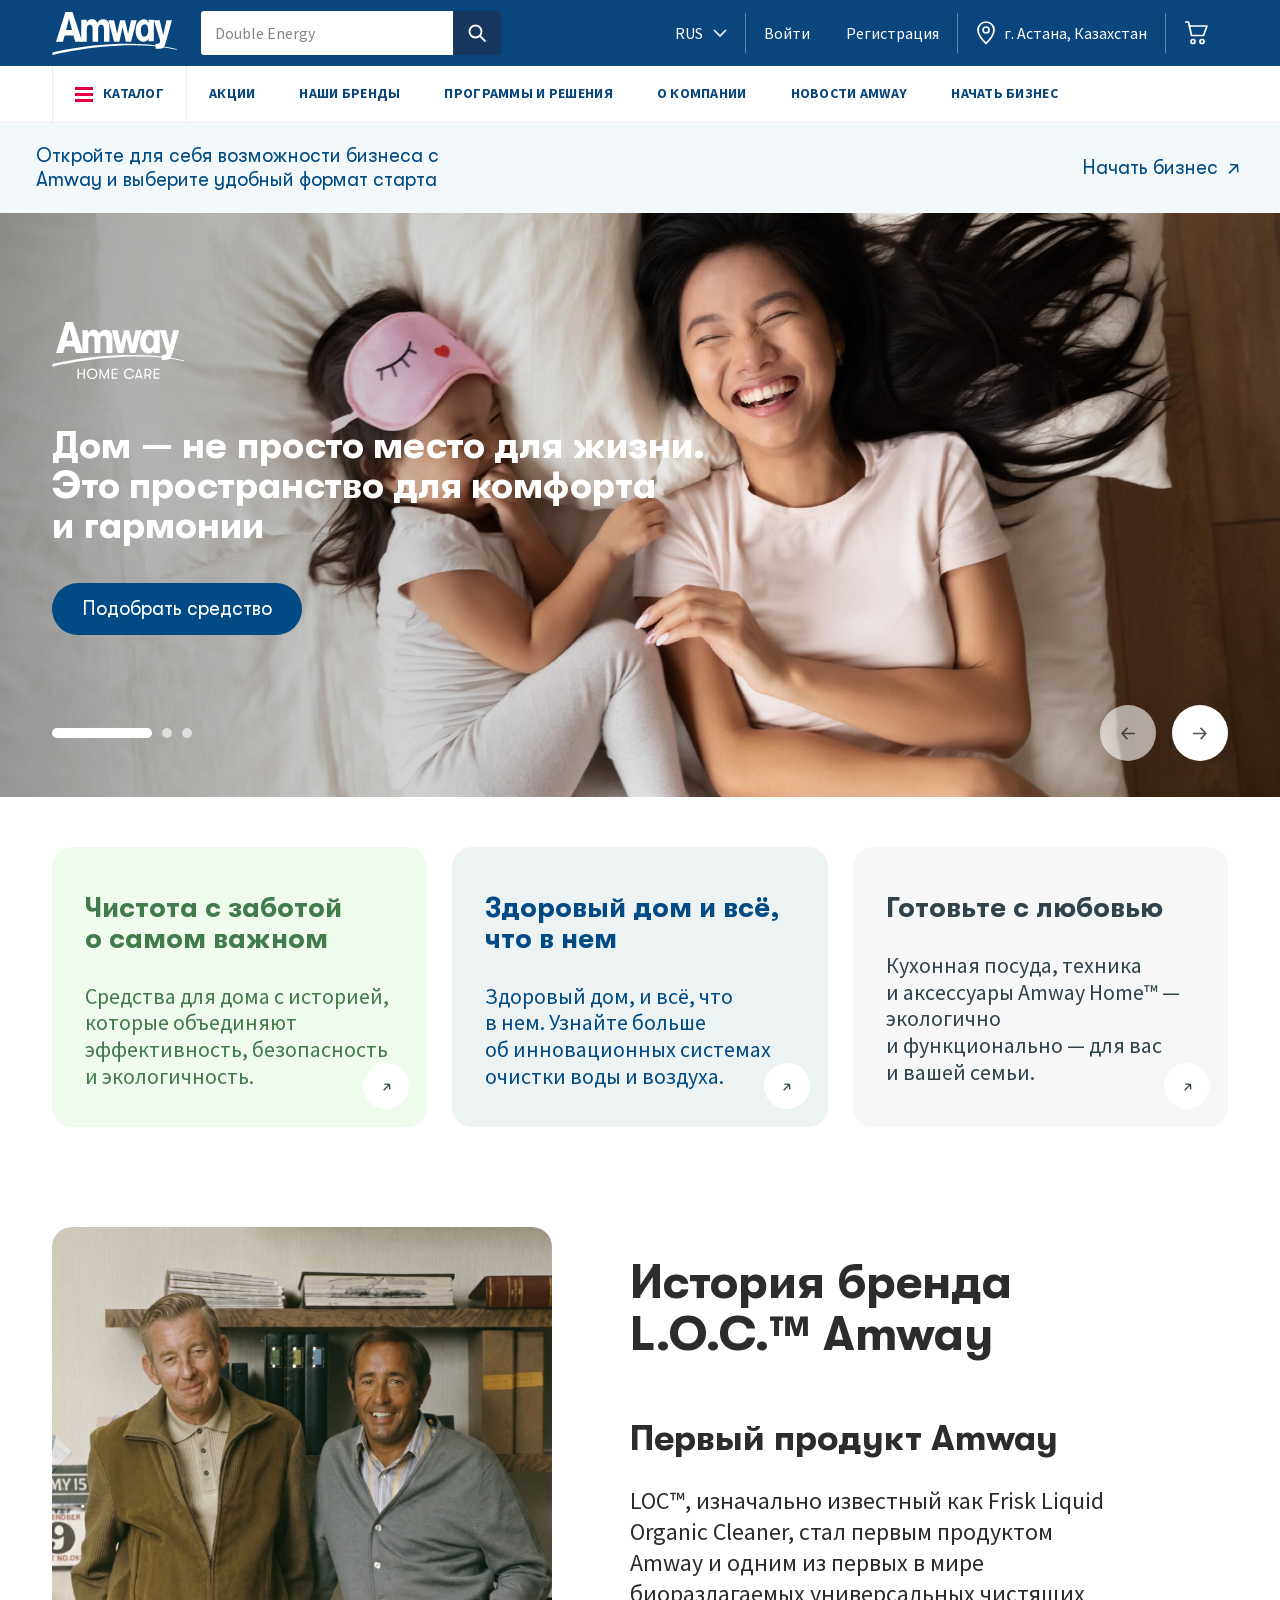
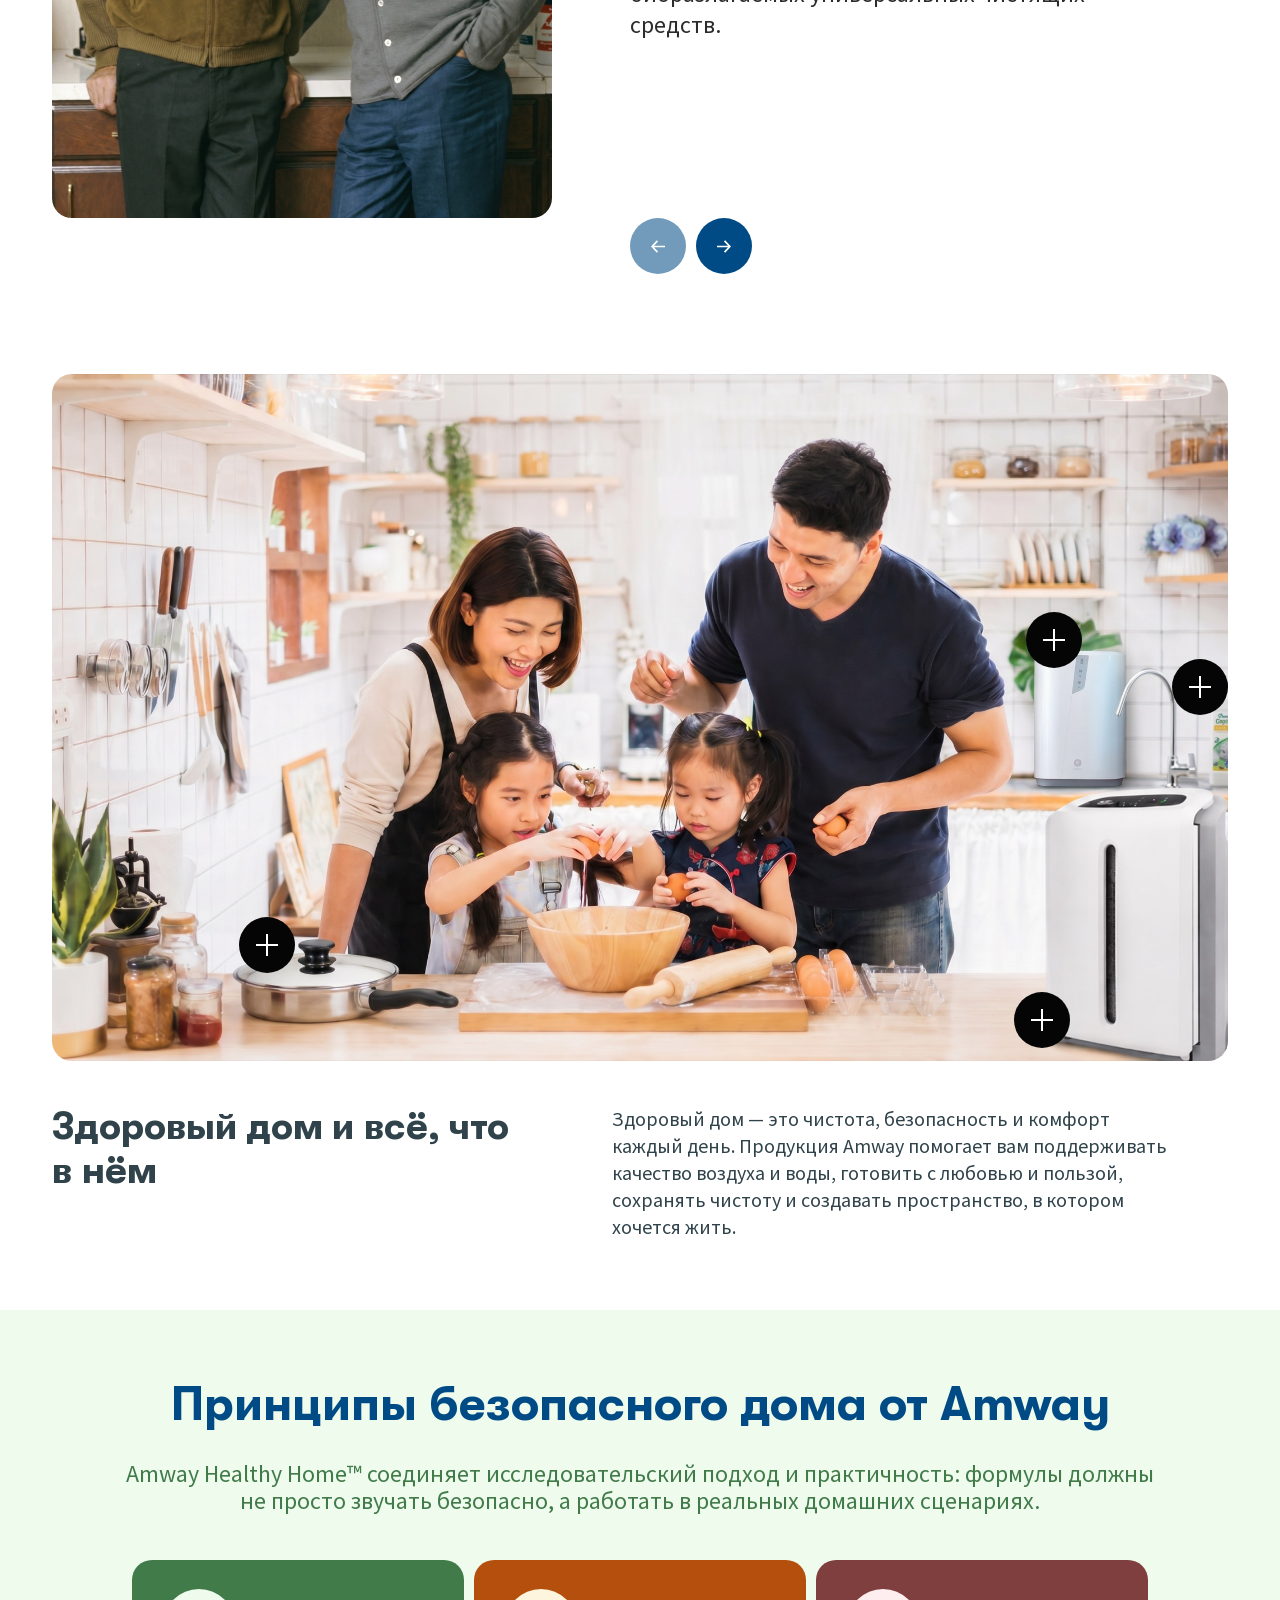
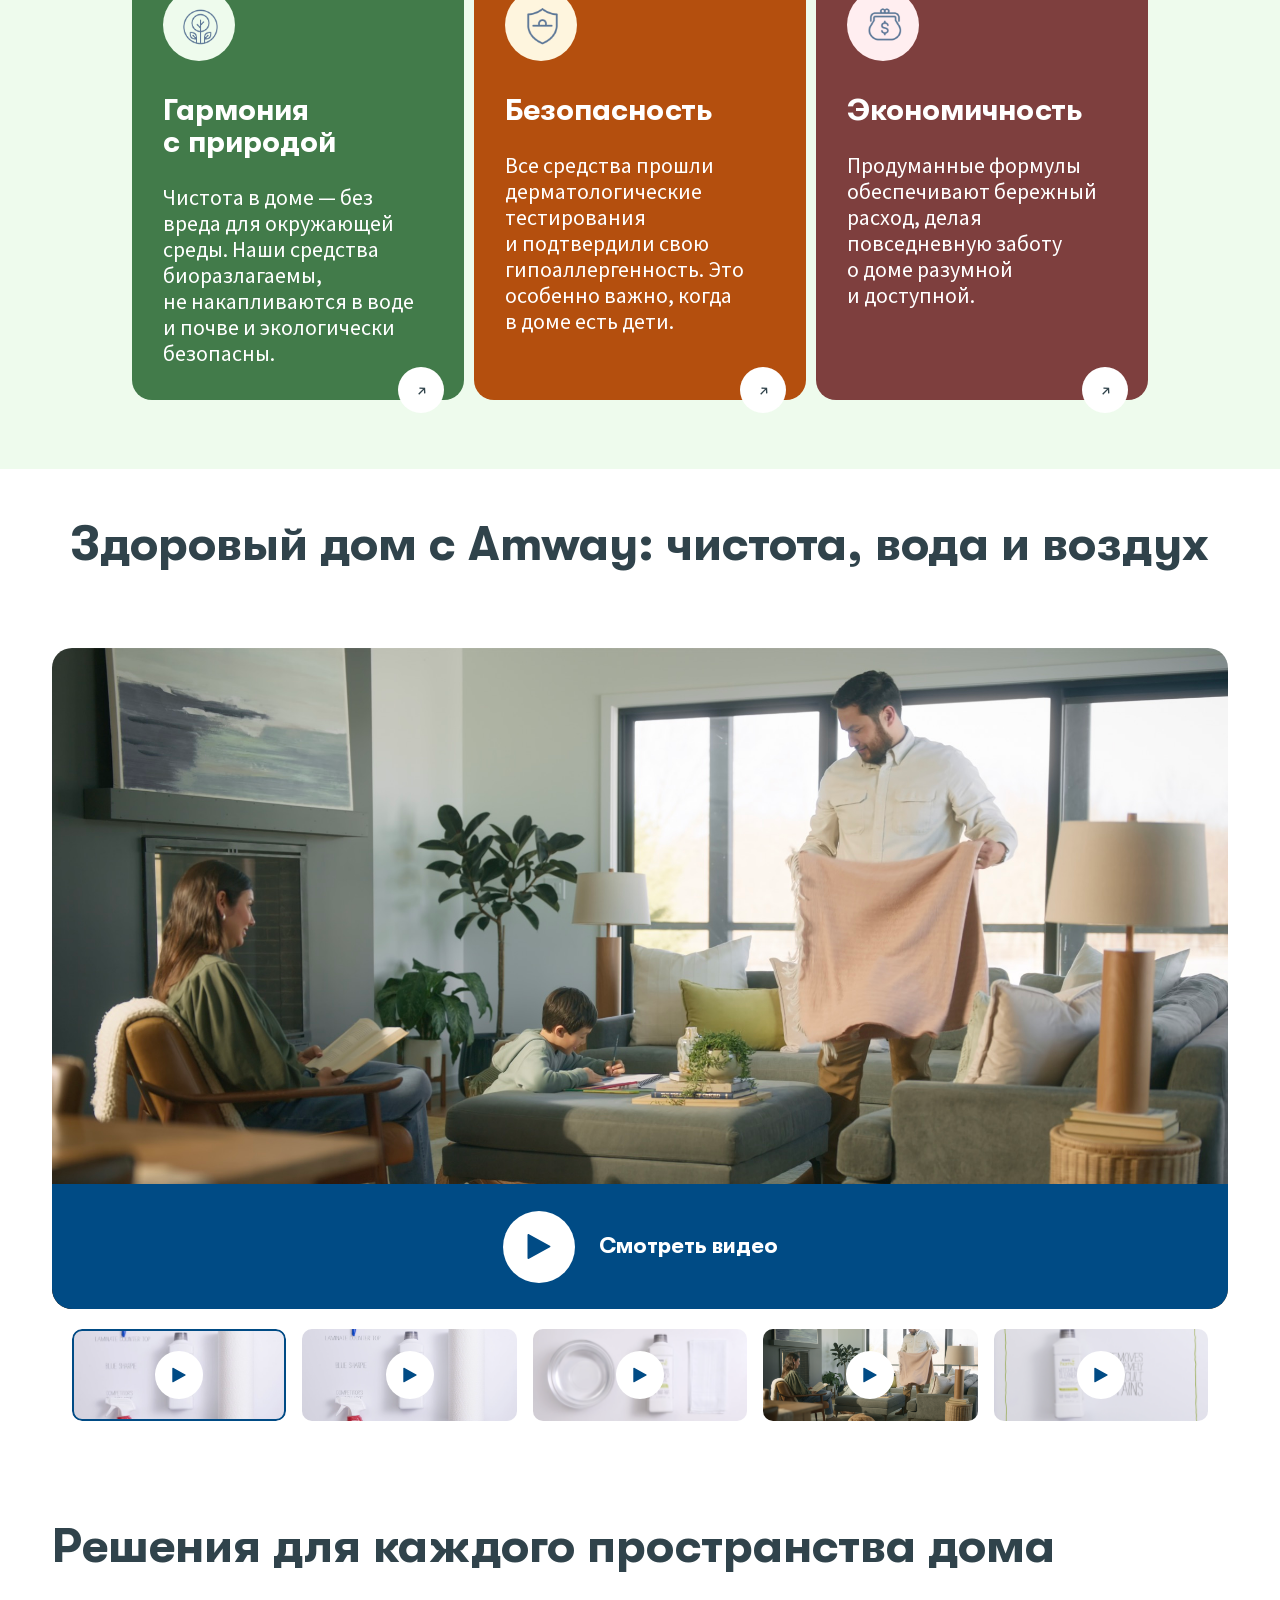
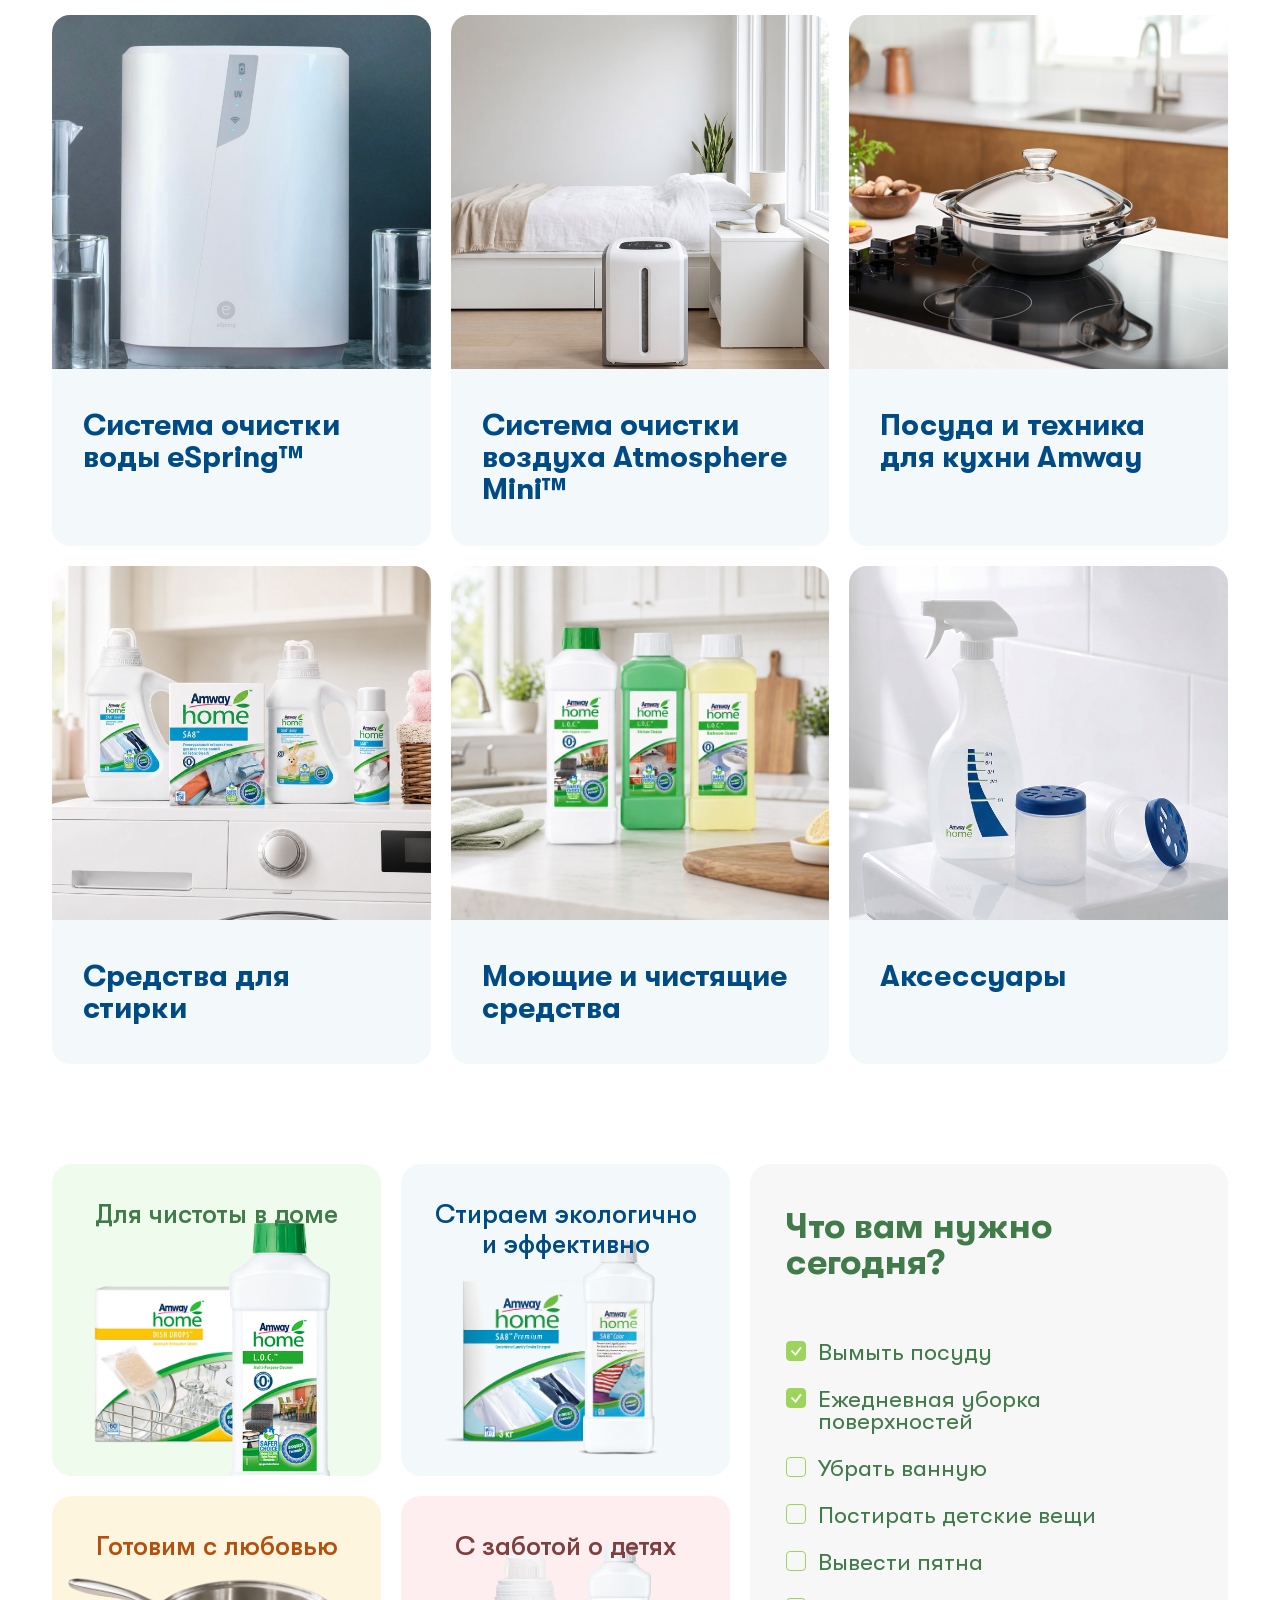
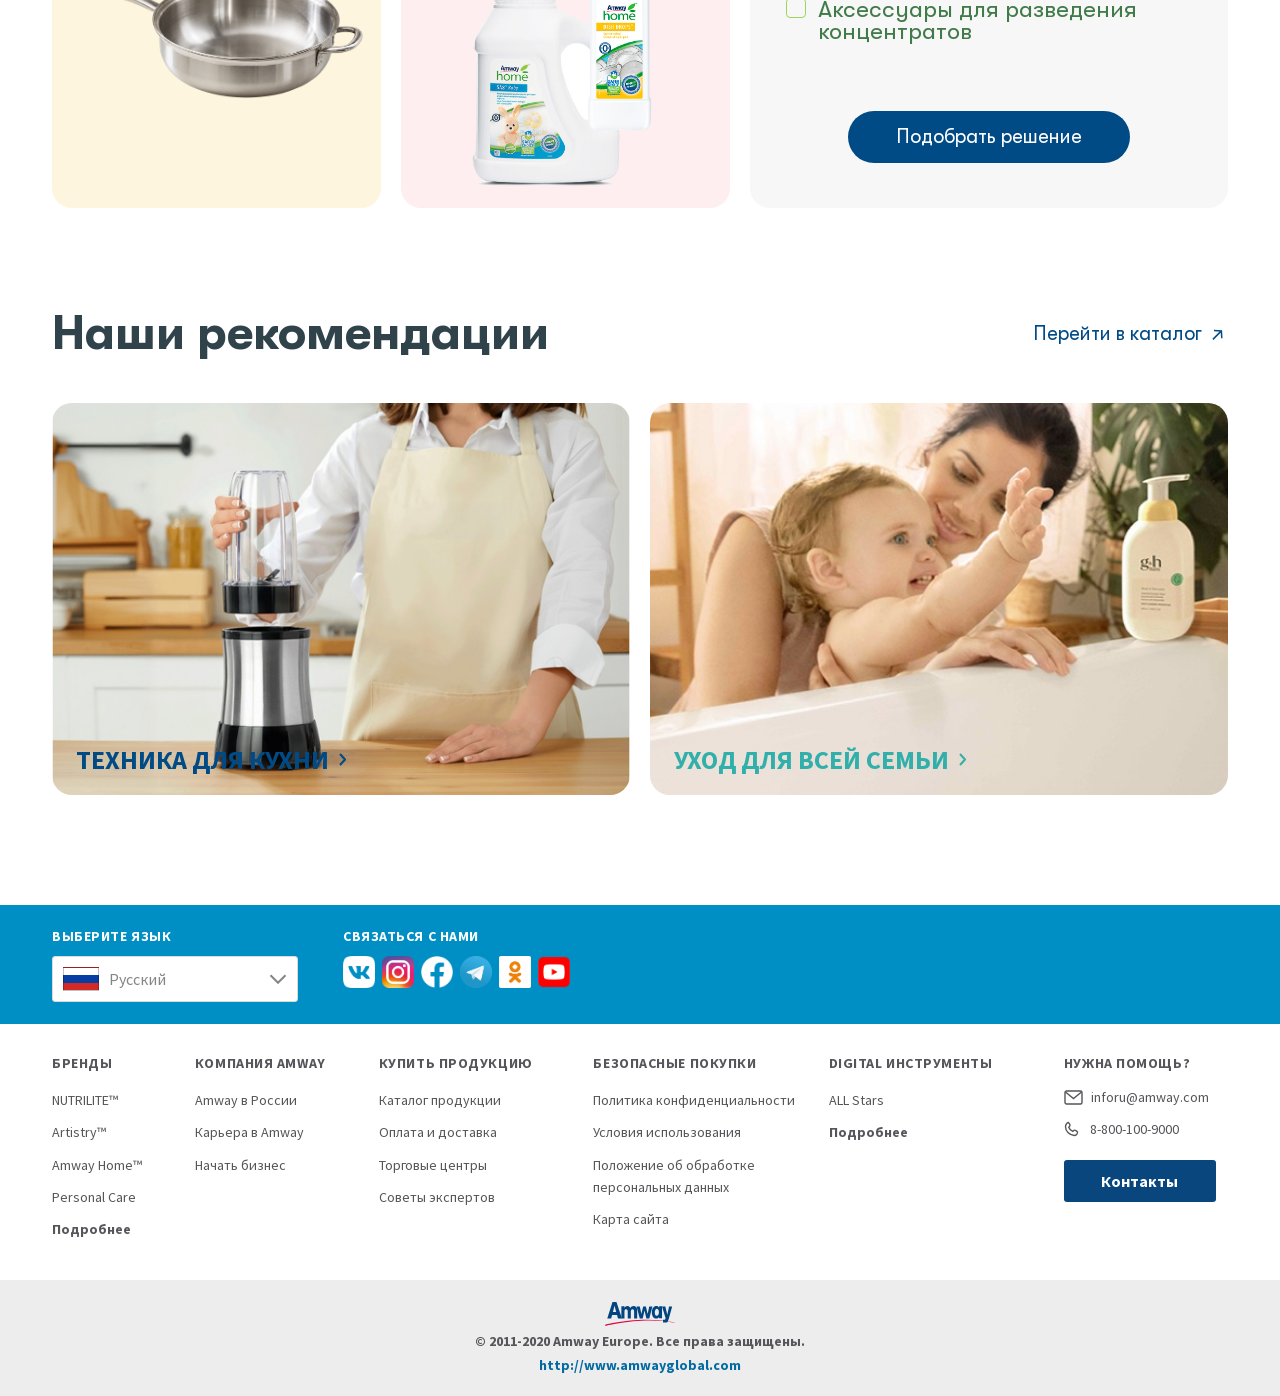
==== index.html @ b928c2f4 "Amway Home page (Figma Home 1-278)" ====
<!DOCTYPE html>
<html lang="ru">
<head>
  <meta charset="UTF-8">
  <meta name="viewport" content="width=device-width, initial-scale=1.0">
  <title>Amway Home — Дом, не просто место для жизни</title>
  <meta name="description" content="Amway Home: экологичные средства для дома, системы очистки воды и воздуха, посуда и техника для кухни.">
  <link rel="stylesheet" href="css/reset.css">
  <link rel="stylesheet" href="css/variables.css">
  <link rel="stylesheet" href="css/common.css">
  <link rel="stylesheet" href="css/home.css">
  <link rel="stylesheet" href="css/home-v2.css">
</head>
<body>
  <header class="header">
    <div class="header__topbar">
      <div class="container header__topbar-inner">
        <button class="header__mobile-toggle" type="button" data-mobile-menu-toggle aria-expanded="false" aria-controls="mobile-menu" aria-label="Открыть меню">
          <span></span>
        </button>
        <a class="header__logo" href="home.html" aria-label="Amway — на главную">
          <img src="assets/icons/amway-logo-white.svg" alt="Amway" width="125" height="43">
        </a>
        <form class="header__search" data-search-form role="search">
          <label class="visually-hidden" for="header-search">Поиск по каталогу</label>
          <input class="header__search-input" id="header-search" type="search" name="q" placeholder="Double Energy">
          <button class="header__search-btn" type="submit" aria-label="Найти">
            <svg width="20" height="20" viewBox="0 0 20 20" fill="none" aria-hidden="true">
              <circle cx="8.5" cy="8.5" r="6" stroke="currentColor" stroke-width="1.8"/>
              <path d="M13 13L18 18" stroke="currentColor" stroke-width="1.8" stroke-linecap="round"/>
            </svg>
          </button>
        </form>
        <div class="header__actions">
          <div class="header__lang-wrap">
            <button class="header__action header__action--lang" type="button" data-dropdown-toggle aria-controls="lang-menu" aria-expanded="false">
              RUS
              <svg class="icon-chevron" width="14" height="8" viewBox="0 0 14 8" fill="none" aria-hidden="true">
                <path d="M1 1L7 7L13 1" stroke="currentColor" stroke-width="1.6"/>
              </svg>
            </button>
            <div class="header__dropdown header__dropdown--lang" id="lang-menu">
              <button class="header__dropdown-link" type="button">Русский</button>
              <button class="header__dropdown-link" type="button">Қазақша</button>
            </div>
          </div>
          <span class="header__divider" aria-hidden="true"></span>
          <a class="header__action header__action--login" href="#">Войти</a>
          <a class="header__action header__action--register" href="#">Регистрация</a>
          <span class="header__divider" aria-hidden="true"></span>
          <a class="header__action header__action--location" href="#">
            <svg width="20" height="24" viewBox="0 0 20 24" fill="none" aria-hidden="true">
              <path d="M10 1C5.6 1 2 4.6 2 9c0 5.6 8 13.5 8 13.5S18 14.6 18 9c0-4.4-3.6-8-8-8Z" stroke="currentColor" stroke-width="1.7"/>
              <circle cx="10" cy="9" r="3" stroke="currentColor" stroke-width="1.7"/>
            </svg>
            <span>г. Астана, Казахстан</span>
          </a>
          <span class="header__divider" aria-hidden="true"></span>
          <a class="header__action header__action--cart" href="#" aria-label="Корзина">
            <svg width="26" height="24" viewBox="0 0 26 24" fill="none" aria-hidden="true">
              <path d="M1 1h3.5l3 13.5h12L23 5H6" stroke="currentColor" stroke-width="1.7" stroke-linejoin="round"/>
              <circle cx="9" cy="20.5" r="2" stroke="currentColor" stroke-width="1.7"/>
              <circle cx="18" cy="20.5" r="2" stroke="currentColor" stroke-width="1.7"/>
            </svg>
          </a>
        </div>
      </div>
    </div>
    <nav class="header__nav" aria-label="Основное меню">
      <div class="container">
        <ul class="header__nav-list">
          <li class="header__nav-item">
            <a class="header__nav-link" href="#solutions">
              <span class="header__burger-icon" aria-hidden="true"><span></span><span></span><span></span></span>
              Каталог
            </a>
          </li>
          <li class="header__nav-item"><a class="header__nav-link" href="#">Акции</a></li>
          <li class="header__nav-item">
            <button class="header__nav-link" type="button" data-dropdown-toggle aria-controls="brands-menu" aria-expanded="false">
              Наши бренды
            </button>
            <div class="header__dropdown" id="brands-menu">
              <a class="header__dropdown-link" href="home.html" aria-current="page">Amway Home™</a>
              <a class="header__dropdown-link" href="artistry.html">Artistry™</a>
              <a class="header__dropdown-link" href="personal-care.html">Personal Care</a>
              <a class="header__dropdown-link" href="nutrilite.html">Nutrilite™</a>
            </div>
          </li>
          <li class="header__nav-item"><a class="header__nav-link" href="#">Программы и решения</a></li>
          <li class="header__nav-item"><a class="header__nav-link" href="#">О компании</a></li>
          <li class="header__nav-item"><a class="header__nav-link" href="#">Новости Amway</a></li>
          <li class="header__nav-item"><a class="header__nav-link" href="#">Начать бизнес</a></li>
        </ul>
      </div>
    </nav>
  </header>

  <div class="mobile-menu" id="mobile-menu" data-mobile-menu aria-hidden="false">
    <div class="mobile-menu__backdrop"></div>
    <div class="mobile-menu__panel" role="dialog" aria-modal="true" aria-label="Меню">
      <div class="mobile-menu__head">
        <img src="assets/icons/amway-logo-white.svg" alt="Amway" width="96" height="33">
        <button class="mobile-menu__close" type="button" data-menu-close aria-label="Закрыть меню">&times;</button>
      </div>
      <nav aria-label="Мобильное меню">
        <ul class="mobile-menu__list">
          <li><a class="mobile-menu__link" href="#solutions" data-menu-close>Каталог</a></li>
          <li><a class="mobile-menu__link" href="#">Акции</a></li>
          <li><a class="mobile-menu__link" href="#">Программы и решения</a></li>
          <li><a class="mobile-menu__link" href="#">О компании</a></li>
          <li><a class="mobile-menu__link" href="#">Новости Amway</a></li>
          <li><a class="mobile-menu__link" href="#">Начать бизнес</a></li>
        </ul>
        <div class="mobile-menu__sub">
          <p class="mobile-menu__sub-title">Наши бренды</p>
          <a class="mobile-menu__sub-link" href="home.html" aria-current="page">Amway Home™</a>
          <a class="mobile-menu__sub-link" href="artistry.html">Artistry™</a>
          <a class="mobile-menu__sub-link" href="personal-care.html">Personal Care</a>
          <a class="mobile-menu__sub-link" href="nutrilite.html">Nutrilite™</a>
        </div>
      </nav>
    </div>
  </div>

  <main>
    <section class="subtip" aria-label="Возможности бизнеса">
      <div class="container subtip__inner">
        <p class="subtip__text">Откройте для себя возможности бизнеса с Amway и&nbsp;выберите удобный формат старта</p>
        <a class="link-arrow" href="#">
          Начать бизнес
          <svg class="icon-diagonal" viewBox="0 0 22 22" fill="none" aria-hidden="true">
            <path d="M6.889 16.374L15.374 7.888M15.775 15.266L15.374 7.888L7.997 7.488" stroke="currentColor" stroke-width="1.5"/>
          </svg>
        </a>
      </div>
    </section>

    <div class="hero-wrap" data-slider>
      <section class="hero" aria-roledescription="карусель" aria-label="Главные предложения Amway Home">
        <div class="hero__slide is-active" data-slide>
          <img class="hero__slide-img" src="assets/images/home/hero-1.jpg" alt="Мама с дочкой отдыхают на кровати" width="2200" height="1466" fetchpriority="high">
        </div>
        <div class="hero__slide" data-slide>
          <img class="hero__slide-img" src="assets/images/home/hero-2.jpg" alt="Мама с дочкой в жёлтом пледе на прогулке" width="2200" height="1209" loading="lazy">
        </div>
        <div class="hero__slide" data-slide>
          <img class="hero__slide-img" src="assets/images/home/hero-3.jpg" alt="Смеющийся ребёнок в гамаке" width="1280" height="550" loading="lazy">
        </div>
        <div class="container hero__content">
          <img class="hero__brand" src="assets/icons/amway-home-logo.svg" alt="Amway Home Care" width="132" height="57">
          <h1 class="hero__title">Дом&nbsp;— не&nbsp;просто место для жизни. <br class="hero__br">Это пространство для комфорта и&nbsp;гармонии</h1>
          <p class="hero__subtitle">Экологичные решения, которые заботятся о&nbsp;здоровье вашей семьи каждый день</p>
          <a class="btn hero__cta" href="#survey">Подобрать средство</a>
        </div>
        <div class="container hero__controls">
          <div class="slider-dots hero__dots">
            <button class="slider-dots__dot is-active" type="button" data-slider-dot aria-label="Слайд 1"></button>
            <button class="slider-dots__dot" type="button" data-slider-dot aria-label="Слайд 2"></button>
            <button class="slider-dots__dot" type="button" data-slider-dot aria-label="Слайд 3"></button>
          </div>
          <div class="hero__arrows">
            <button class="slider-btn slider-btn--light slider-btn--prev" type="button" data-slider-prev aria-label="Предыдущий слайд">
              <svg class="icon-arrow" width="14" height="13" viewBox="0 0 13.58 12.12" fill="none" aria-hidden="true">
                <path d="M0 6.06h12.45M7.33 11.56l5.12-5.5-5.12-5.5" stroke="currentColor" stroke-width="1.65"/>
              </svg>
            </button>
            <button class="slider-btn slider-btn--light" type="button" data-slider-next aria-label="Следующий слайд">
              <svg class="icon-arrow" width="14" height="13" viewBox="0 0 13.58 12.12" fill="none" aria-hidden="true">
                <path d="M0 6.06h12.45M7.33 11.56l5.12-5.5-5.12-5.5" stroke="currentColor" stroke-width="1.65"/>
              </svg>
            </button>
          </div>
        </div>
      </section>
    </div>

    <section class="section" aria-label="Преимущества Amway Home">
      <div class="container">
        <div class="feature-cards">
          <article class="feature-card feature-card--green">
            <h2 class="feature-card__title">Чистота с&nbsp;заботой о&nbsp;самом важном</h2>
            <p class="feature-card__text">Средства для дома с&nbsp;историей, которые объединяют эффективность, безопасность и&nbsp;экологичность.</p>
            <a class="card-arrow" href="#solutions" aria-label="Подробнее: чистота с заботой о самом важном">
              <svg class="icon-diagonal" viewBox="0 0 22 22" fill="none" aria-hidden="true">
                <path d="M6.889 16.374L15.374 7.888M15.775 15.266L15.374 7.888L7.997 7.488" stroke="currentColor" stroke-width="2"/>
              </svg>
            </a>
          </article>
          <article class="feature-card feature-card--mist">
            <h2 class="feature-card__title">Здоровый дом и&nbsp;всё, что в&nbsp;нем</h2>
            <p class="feature-card__text">Здоровый дом, и&nbsp;всё, что в&nbsp;нем. Узнайте больше об&nbsp;инновационных системах очистки воды и&nbsp;воздуха.</p>
            <a class="card-arrow" href="#hotspot" aria-label="Подробнее: здоровый дом и всё, что в нем">
              <svg class="icon-diagonal" viewBox="0 0 22 22" fill="none" aria-hidden="true">
                <path d="M6.889 16.374L15.374 7.888M15.775 15.266L15.374 7.888L7.997 7.488" stroke="currentColor" stroke-width="2"/>
              </svg>
            </a>
          </article>
          <article class="feature-card feature-card--gray">
            <h2 class="feature-card__title">Готовьте с&nbsp;любовью</h2>
            <p class="feature-card__text">Кухонная посуда, техника и&nbsp;аксессуары Amway Home™&nbsp;— экологично и&nbsp;функционально&nbsp;— для вас и&nbsp;вашей семьи.</p>
            <a class="card-arrow" href="#solutions" aria-label="Подробнее: готовьте с любовью">
              <svg class="icon-diagonal" viewBox="0 0 22 22" fill="none" aria-hidden="true">
                <path d="M6.889 16.374L15.374 7.888M15.775 15.266L15.374 7.888L7.997 7.488" stroke="currentColor" stroke-width="2"/>
              </svg>
            </a>
          </article>
        </div>
      </div>
    </section>

    <section class="section" aria-label="История бренда L.O.C. Amway">
      <div class="container">
        <div class="story" data-slider>
          <div class="story__slides">
            <article class="story__slide is-active" data-slide>
              <div class="story__media">
                <img src="assets/images/home/story-founders.jpg" alt="Основатели Amway — Рич ДеВос и Джей Ван Андел" width="1000" height="1182" loading="lazy">
              </div>
              <div class="story__body">
                <h2 class="story__title">История бренда L.O.C.™&nbsp;Amway</h2>
                <h3 class="story__subtitle">Первый продукт Amway</h3>
                <p class="story__text">LOC™, изначально известный как Frisk Liquid Organic Cleaner, стал первым продуктом Amway и&nbsp;одним из&nbsp;первых в&nbsp;мире биоразлагаемых универсальных чистящих средств.</p>
              </div>
            </article>
            <article class="story__slide" data-slide>
              <div class="story__media">
                <img src="assets/images/home/story-2.jpg" alt="Рич ДеВос и Джей Ван Андел в Гранд-Рапидс" width="1000" height="1182" loading="lazy">
              </div>
              <div class="story__body">
                <h2 class="story__title">История бренда L.O.C.™&nbsp;Amway</h2>
                <h3 class="story__subtitle">Amway в&nbsp;Гранд-Рапидс</h3>
                <p class="story__text">В&nbsp;1959 году Рич ДеВос и&nbsp;Джей Ван Андел основали Amway в&nbsp;Гранд-Рапидс, штат Мичиган. Именно с&nbsp;LOC начался путь компании: концентрированное средство для&nbsp;уборки на&nbsp;основе более экологичного подхода стало символом качества, инноваций и&nbsp;заботы о&nbsp;доме.</p>
              </div>
            </article>
            <article class="story__slide" data-slide>
              <div class="story__media">
                <img src="assets/images/home/hero-1.jpg" alt="Семья заботится о чистоте дома" width="1000" height="1182" loading="lazy">
              </div>
              <div class="story__body">
                <h2 class="story__title">История бренда L.O.C.™&nbsp;Amway</h2>
                <h3 class="story__subtitle">Новый подход к&nbsp;чистоте</h3>
                <p class="story__text">LOC™ выделялся среди привычных средств: он был концентрированным, универсальным и&nbsp;при этом более безопасным для окружающей среды. Это помогло Amway задать собственный стандарт в&nbsp;категории товаров для дома.</p>
              </div>
            </article>
            <article class="story__slide" data-slide>
              <div class="story__media">
                <img src="assets/images/home/hero-2.jpg" alt="Продукты Amway рекомендуют близким" width="1000" height="1182" loading="lazy">
              </div>
              <div class="story__body">
                <h2 class="story__title">История бренда L.O.C.™&nbsp;Amway</h2>
                <h3 class="story__subtitle">Основа бизнес-модели</h3>
                <p class="story__text">Успех LOC™ стал отправной точкой для развития прямых продаж Amway. Продукт распространяли независимые предприниматели через личные рекомендации, что помогло компании быстро расти и&nbsp;выстраивать доверительные отношения с&nbsp;покупателями.</p>
              </div>
            </article>
            <article class="story__slide" data-slide>
              <div class="story__media">
                <img src="assets/images/home/hero-3.jpg" alt="Amway выходит на глобальный рынок" width="1000" height="1182" loading="lazy">
              </div>
              <div class="story__body">
                <h2 class="story__title">История бренда L.O.C.™&nbsp;Amway</h2>
                <h3 class="story__subtitle">Шаг к&nbsp;глобальному развитию</h3>
                <p class="story__text">Популярность LOC™ дала Amway устойчивую основу для расширения. Уже в&nbsp;первые годы компания вышла за&nbsp;пределы США, а&nbsp;затем начала развивать новые направления&nbsp;— от&nbsp;товаров для красоты до&nbsp;нутрицевтики.</p>
              </div>
            </article>
            <article class="story__slide" data-slide>
              <div class="story__media">
                <img src="assets/images/home/hero-4.jpg" alt="LOC™ — часть наследия Amway" width="1000" height="1182" loading="lazy">
              </div>
              <div class="story__body">
                <h2 class="story__title">История бренда L.O.C.™&nbsp;Amway</h2>
                <h3 class="story__subtitle">Наследие LOC™</h3>
                <p class="story__text">LOC™ стал не&nbsp;просто чистящим средством, а&nbsp;важной частью ДНК Amway. Он воплотил ранние ценности бренда: инновационность, ответственность, качество и&nbsp;стремление создавать продукты, которые помогают людям заботиться о&nbsp;доме и&nbsp;окружающем мире.</p>
              </div>
            </article>
            <article class="story__slide" data-slide>
              <div class="story__media">
                <img src="assets/images/home/video-thumb-1.jpg" alt="Новые решения Amway для дома" width="1000" height="1182" loading="lazy">
              </div>
              <div class="story__body">
                <h2 class="story__title">История бренда L.O.C.™&nbsp;Amway</h2>
                <h3 class="story__subtitle">Продолжение следует</h3>
                <p class="story__text">Компания Amway, задавая тренды на&nbsp;рынке, стремится приятно удивлять партнеров и&nbsp;клиентов&nbsp;— ожидайте инновационные и&nbsp;актуальные решения для Вашего дома.</p>
              </div>
            </article>
          </div>
          <div class="story__nav">
            <button class="slider-btn slider-btn--prev" type="button" data-slider-prev aria-label="Предыдущий слайд">
              <svg class="icon-arrow" width="14" height="13" viewBox="0 0 13.58 12.12" fill="none" aria-hidden="true">
                <path d="M0 6.06h12.45M7.33 11.56l5.12-5.5-5.12-5.5" stroke="currentColor" stroke-width="1.65"/>
              </svg>
            </button>
            <button class="slider-btn" type="button" data-slider-next aria-label="Следующий слайд">
              <svg class="icon-arrow" width="14" height="13" viewBox="0 0 13.58 12.12" fill="none" aria-hidden="true">
                <path d="M0 6.06h12.45M7.33 11.56l5.12-5.5-5.12-5.5" stroke="currentColor" stroke-width="1.65"/>
              </svg>
            </button>
          </div>
          <div class="slider-dots story__dots">
            <button class="slider-dots__dot is-active" type="button" data-slider-dot aria-label="Слайд 1"></button>
            <button class="slider-dots__dot" type="button" data-slider-dot aria-label="Слайд 2"></button>
            <button class="slider-dots__dot" type="button" data-slider-dot aria-label="Слайд 3"></button>
            <button class="slider-dots__dot" type="button" data-slider-dot aria-label="Слайд 4"></button>
            <button class="slider-dots__dot" type="button" data-slider-dot aria-label="Слайд 5"></button>
            <button class="slider-dots__dot" type="button" data-slider-dot aria-label="Слайд 6"></button>
            <button class="slider-dots__dot" type="button" data-slider-dot aria-label="Слайд 7"></button>
          </div>
        </div>
      </div>
    </section>

    <section class="section" id="hotspot" aria-label="Здоровый дом и всё, что в нём">
      <div class="container">
        <div class="hotspot">
          <div class="hotspot__media">
            <img src="assets/images/home/hotspot.jpg" alt="Семья готовит на кухне рядом с системой очистки воздуха Atmosphere" width="2200" height="1228" loading="lazy">
            <button class="hotspot__point hotspot__point--tip-left" style="left: 95.2%; top: 41.5%;" type="button" aria-expanded="false" aria-label="Точка интереса: средства для стирки и чистящие средства">
              <span class="hotspot__tooltip">Средства для стирки, моющие и&nbsp;чистящие средства Amway Home™</span>
            </button>
            <button class="hotspot__point hotspot__point--tip-left" style="left: 82.8%; top: 34.7%;" type="button" aria-expanded="false" aria-label="Точка интереса: система очистки воды">
              <span class="hotspot__tooltip">Система очистки воды eSpring™</span>
            </button>
            <button class="hotspot__point hotspot__point--tip-right" style="left: 15.9%; top: 79%;" type="button" aria-expanded="false" aria-label="Точка интереса: кухонная посуда">
              <span class="hotspot__tooltip">Кухонная посуда Amway Cookware™</span>
            </button>
            <button class="hotspot__point hotspot__point--tip-left" style="left: 81.8%; top: 89.9%;" type="button" aria-expanded="false" aria-label="Точка интереса: система очистки воздуха">
              <span class="hotspot__tooltip">Система очистки воздуха Atmosphere Mini™</span>
            </button>
          </div>
          <div class="hotspot__caption">
            <h2 class="hotspot__title">Здоровый дом и&nbsp;всё, что в&nbsp;нём</h2>
            <p class="hotspot__text">Здоровый дом&nbsp;— это чистота, безопасность и&nbsp;комфорт каждый день. Продукция Amway помогает вам поддерживать качество воздуха и&nbsp;воды, готовить с&nbsp;любовью и&nbsp;пользой, сохранять чистоту и&nbsp;создавать пространство, в&nbsp;котором хочется жить.</p>
          </div>
        </div>
      </div>
    </section>

    <section class="section principles" aria-label="Принципы безопасного дома">
      <div class="container">
        <h2 class="section__title section__title--center principles__title">Принципы безопасного дома от&nbsp;Amway</h2>
        <p class="principles__lead">Amway Healthy Home™ соединяет исследовательский подход и&nbsp;практичность: формулы должны не&nbsp;просто звучать безопасно, а&nbsp;работать в&nbsp;реальных домашних сценариях.</p>
        <div class="principles__grid">
          <article class="principle-card principle-card--green">
            <span class="principle-card__badge">
              <img src="assets/icons/principle-nature.png" alt="" width="53" height="54" loading="lazy">
            </span>
            <h3 class="principle-card__title">Гармония с&nbsp;природой</h3>
            <p class="principle-card__text">Чистота в&nbsp;доме&nbsp;— без вреда для окружающей среды. Наши средства биоразлагаемы, не&nbsp;накапливаются в&nbsp;воде и&nbsp;почве и&nbsp;экологически безопасны.</p>
            <a class="card-arrow" href="#solutions" aria-label="Подробнее: гармония с природой">
              <svg class="icon-diagonal" viewBox="0 0 22 22" fill="none" aria-hidden="true">
                <path d="M6.889 16.374L15.374 7.888M15.775 15.266L15.374 7.888L7.997 7.488" stroke="currentColor" stroke-width="2"/>
              </svg>
            </a>
          </article>
          <article class="principle-card principle-card--orange">
            <span class="principle-card__badge">
              <img src="assets/icons/principle-safety.png" alt="" width="53" height="54" loading="lazy">
            </span>
            <h3 class="principle-card__title">Безопасность</h3>
            <p class="principle-card__text">Все средства прошли дерматологические тестирования и&nbsp;подтвердили свою гипоаллергенность. Это особенно важно, когда в&nbsp;доме есть дети.</p>
            <a class="card-arrow" href="#solutions" aria-label="Подробнее: безопасность">
              <svg class="icon-diagonal" viewBox="0 0 22 22" fill="none" aria-hidden="true">
                <path d="M6.889 16.374L15.374 7.888M15.775 15.266L15.374 7.888L7.997 7.488" stroke="currentColor" stroke-width="2"/>
              </svg>
            </a>
          </article>
          <article class="principle-card principle-card--red">
            <span class="principle-card__badge">
              <img src="assets/icons/principle-economy.png" alt="" width="53" height="54" loading="lazy">
            </span>
            <h3 class="principle-card__title">Экономичность</h3>
            <p class="principle-card__text">Продуманные формулы обеспечивают бережный расход, делая повседневную заботу о&nbsp;доме разумной и&nbsp;доступной.</p>
            <a class="card-arrow" href="#solutions" aria-label="Подробнее: экономичность">
              <svg class="icon-diagonal" viewBox="0 0 22 22" fill="none" aria-hidden="true">
                <path d="M6.889 16.374L15.374 7.888M15.775 15.266L15.374 7.888L7.997 7.488" stroke="currentColor" stroke-width="2"/>
              </svg>
            </a>
          </article>
        </div>
      </div>
    </section>

    <section class="section" aria-label="Здоровый дом с Amway: видео">
      <div class="container">
        <h2 class="section__title section__title--center video-section__title">Здоровый дом с&nbsp;Amway: чистота, вода и&nbsp;воздух</h2>
        <div data-video-gallery>
          <div class="video-banner">
            <img class="video-banner__cover" data-video-cover src="assets/images/home/video-cover.jpg" alt="Семья в гостиной — кадр из видео о здоровом доме" width="2200" height="1237" loading="lazy">
            <div class="video-banner__bar">
              <button class="video-banner__play" type="button" data-modal-open="assets/images/home/video-cover.jpg">
                <span class="video-banner__play-circle">
                  <svg width="24" height="27" viewBox="0 0 24 27" fill="currentColor" aria-hidden="true">
                    <path d="M0.5 2.2C0.5 1.4 1.35 0.9 2 1.3L22.9 13.7C23.6 14.1 23.6 15 22.9 15.4L2 27.8C1.35 28.2 0.5 27.7 0.5 26.9V2.2Z" transform="scale(1 0.93)"/>
                  </svg>
                </span>
                Смотреть видео
              </button>
            </div>
          </div>
          <div class="video-thumbs">
            <button class="video-thumb is-active" type="button" data-video-thumb="assets/images/home/video-cover.jpg" aria-label="Видео 1: здоровый дом с Amway">
              <img src="assets/images/home/video-thumb-1.jpg" alt="" width="520" height="292" loading="lazy">
              <span class="video-thumb__play" aria-hidden="true">
                <svg width="14" height="16" viewBox="0 0 24 27" fill="currentColor"><path d="M0.5 2.2C0.5 1.4 1.35 0.9 2 1.3L22.9 13.7C23.6 14.1 23.6 15 22.9 15.4L2 27.8C1.35 28.2 0.5 27.7 0.5 26.9V2.2Z" transform="scale(1 0.93)"/></svg>
              </span>
            </button>
            <button class="video-thumb" type="button" data-video-thumb="assets/images/home/video-thumb-2.png" aria-label="Видео 2: чистящее средство для кухни">
              <img src="assets/images/home/video-thumb-2.png" alt="" width="368" height="207" loading="lazy">
              <span class="video-thumb__play" aria-hidden="true">
                <svg width="14" height="16" viewBox="0 0 24 27" fill="currentColor"><path d="M0.5 2.2C0.5 1.4 1.35 0.9 2 1.3L22.9 13.7C23.6 14.1 23.6 15 22.9 15.4L2 27.8C1.35 28.2 0.5 27.7 0.5 26.9V2.2Z" transform="scale(1 0.93)"/></svg>
              </span>
            </button>
            <button class="video-thumb" type="button" data-video-thumb="assets/images/home/video-thumb-3.png" aria-label="Видео 3: средство от сложных пятен">
              <img src="assets/images/home/video-thumb-3.png" alt="" width="432" height="244" loading="lazy">
              <span class="video-thumb__play" aria-hidden="true">
                <svg width="14" height="16" viewBox="0 0 24 27" fill="currentColor"><path d="M0.5 2.2C0.5 1.4 1.35 0.9 2 1.3L22.9 13.7C23.6 14.1 23.6 15 22.9 15.4L2 27.8C1.35 28.2 0.5 27.7 0.5 26.9V2.2Z" transform="scale(1 0.93)"/></svg>
              </span>
            </button>
            <button class="video-thumb" type="button" data-video-thumb="assets/images/home/video-thumb-4.png" aria-label="Видео 4: уборка с Amway Home">
              <img src="assets/images/home/video-thumb-4.png" alt="" width="400" height="225" loading="lazy">
              <span class="video-thumb__play" aria-hidden="true">
                <svg width="14" height="16" viewBox="0 0 24 27" fill="currentColor"><path d="M0.5 2.2C0.5 1.4 1.35 0.9 2 1.3L22.9 13.7C23.6 14.1 23.6 15 22.9 15.4L2 27.8C1.35 28.2 0.5 27.7 0.5 26.9V2.2Z" transform="scale(1 0.93)"/></svg>
              </span>
            </button>
            <button class="video-thumb" type="button" data-video-thumb="assets/images/home/video-thumb-5.png" aria-label="Видео 5: советы по уходу за домом">
              <img src="assets/images/home/video-thumb-5.png" alt="" width="432" height="244" loading="lazy">
              <span class="video-thumb__play" aria-hidden="true">
                <svg width="14" height="16" viewBox="0 0 24 27" fill="currentColor"><path d="M0.5 2.2C0.5 1.4 1.35 0.9 2 1.3L22.9 13.7C23.6 14.1 23.6 15 22.9 15.4L2 27.8C1.35 28.2 0.5 27.7 0.5 26.9V2.2Z" transform="scale(1 0.93)"/></svg>
              </span>
            </button>
          </div>
        </div>
      </div>
    </section>

    <section class="section" id="solutions" aria-label="Решения для каждого пространства дома">
      <div class="container">
        <h2 class="section__title solutions__title">Решения для каждого пространства дома</h2>
        <div class="category-grid">
          <a class="category-card" href="#">
            <img class="category-card__img" src="assets/images/home/cat-espring.jpg" alt="Система очистки воды eSpring на кухонной столешнице" width="900" height="1092" loading="lazy">
            <h3 class="category-card__title">Система очистки воды eSpring™</h3>
          </a>
          <a class="category-card" href="#">
            <img class="category-card__img" src="assets/images/home/cat-atmosphere.jpg" alt="Система очистки воздуха Atmosphere Mini в спальне" width="900" height="1118" loading="lazy">
            <h3 class="category-card__title">Система очистки воздуха Atmosphere Mini™</h3>
          </a>
          <a class="category-card" href="#">
            <img class="category-card__img" src="assets/images/home/cat-cookware.jpg" alt="Сковорода iCook на варочной панели" width="900" height="675" loading="lazy">
            <h3 class="category-card__title">Посуда и&nbsp;техника для кухни Amway</h3>
          </a>
          <a class="category-card" href="#">
            <img class="category-card__img" src="assets/images/home/cat-laundry.jpg" alt="Средства для стирки Amway Home SA8 на стиральной машине" width="900" height="675" loading="lazy">
            <h3 class="category-card__title">Средства для стирки</h3>
          </a>
          <a class="category-card" href="#">
            <img class="category-card__img" src="assets/images/home/cat-cleaning.jpg" alt="Чистящие средства Amway Home L.O.C. на кухне" width="900" height="900" loading="lazy">
            <h3 class="category-card__title">Моющие и&nbsp;чистящие средства</h3>
          </a>
          <a class="category-card" href="#">
            <img class="category-card__img" src="assets/images/home/cat-accessories.jpg" alt="Распылитель и аксессуары Amway Home в ванной" width="900" height="1118" loading="lazy">
            <h3 class="category-card__title">Аксессуары</h3>
          </a>
        </div>
      </div>
    </section>

    <section class="section" id="survey" aria-label="Подбор решения">
      <div class="container survey">
        <div class="survey__tiles">
          <article class="promo-tile promo-tile--green">
            <h3 class="promo-tile__title">Для чистоты в&nbsp;доме</h3>
            <img class="promo-tile__img promo-tile__img--square" src="assets/images/home/promo-dishdrops-box.png" alt="Таблетки для посудомоечных машин Dish Drops" width="540" height="540" loading="lazy">
            <img class="promo-tile__img promo-tile__img--tall" src="assets/images/home/promo-loc-bottle.png" alt="Универсальное чистящее средство L.O.C." width="540" height="540" loading="lazy">
          </article>
          <article class="promo-tile promo-tile--cyan">
            <h3 class="promo-tile__title">Стираем экологично и&nbsp;эффективно</h3>
            <img class="promo-tile__img promo-tile__img--square" src="assets/images/home/promo-sa8-box.png" alt="Стиральный порошок SA8 Premium" width="540" height="540" loading="lazy">
            <img class="promo-tile__img promo-tile__img--tall" src="assets/images/home/promo-sa8-bottle.png" alt="Гель для стирки SA8 Color" width="540" height="540" loading="lazy">
          </article>
          <article class="promo-tile promo-tile--orange">
            <h3 class="promo-tile__title">Готовим с&nbsp;любовью</h3>
            <img class="promo-tile__img promo-tile__img--wide" src="assets/images/home/promo-pan.png" alt="Сковорода iCook" width="700" height="524" loading="lazy">
          </article>
          <article class="promo-tile promo-tile--red">
            <h3 class="promo-tile__title">С&nbsp;заботой о&nbsp;детях</h3>
            <img class="promo-tile__img promo-tile__img--square promo-tile__img--jug" src="assets/images/home/promo-baby-jug.png" alt="Жидкое средство для стирки детского белья SA8 Baby" width="540" height="540" loading="lazy">
            <img class="promo-tile__img promo-tile__img--tall" src="assets/images/home/promo-dish-bottle.png" alt="Средство для мытья детской посуды" width="540" height="540" loading="lazy">
          </article>
        </div>
        <form class="survey__card" action="#" method="get">
          <h2 class="survey__title">Что вам нужно сегодня?</h2>
          <ul class="survey__list">
            <li class="survey__item">
              <label class="survey__label">
                <input class="survey__checkbox" type="checkbox" name="need" value="dishes" checked>
                <span class="survey__box" aria-hidden="true">
                  <svg viewBox="0 0 20 20" fill="none"><path d="M5 9.5L9.5 14L15.5 6" stroke="#fff" stroke-width="2"/></svg>
                </span>
                Вымыть посуду
              </label>
            </li>
            <li class="survey__item">
              <label class="survey__label">
                <input class="survey__checkbox" type="checkbox" name="need" value="surfaces" checked>
                <span class="survey__box" aria-hidden="true">
                  <svg viewBox="0 0 20 20" fill="none"><path d="M5 9.5L9.5 14L15.5 6" stroke="#fff" stroke-width="2"/></svg>
                </span>
                Ежедневная уборка поверхностей
              </label>
            </li>
            <li class="survey__item">
              <label class="survey__label">
                <input class="survey__checkbox" type="checkbox" name="need" value="bathroom">
                <span class="survey__box" aria-hidden="true">
                  <svg viewBox="0 0 20 20" fill="none"><path d="M5 9.5L9.5 14L15.5 6" stroke="#fff" stroke-width="2"/></svg>
                </span>
                Убрать ванную
              </label>
            </li>
            <li class="survey__item">
              <label class="survey__label">
                <input class="survey__checkbox" type="checkbox" name="need" value="baby-laundry">
                <span class="survey__box" aria-hidden="true">
                  <svg viewBox="0 0 20 20" fill="none"><path d="M5 9.5L9.5 14L15.5 6" stroke="#fff" stroke-width="2"/></svg>
                </span>
                Постирать детские вещи
              </label>
            </li>
            <li class="survey__item">
              <label class="survey__label">
                <input class="survey__checkbox" type="checkbox" name="need" value="stains">
                <span class="survey__box" aria-hidden="true">
                  <svg viewBox="0 0 20 20" fill="none"><path d="M5 9.5L9.5 14L15.5 6" stroke="#fff" stroke-width="2"/></svg>
                </span>
                Вывести пятна
              </label>
            </li>
            <li class="survey__item">
              <label class="survey__label">
                <input class="survey__checkbox" type="checkbox" name="need" value="accessories">
                <span class="survey__box" aria-hidden="true">
                  <svg viewBox="0 0 20 20" fill="none"><path d="M5 9.5L9.5 14L15.5 6" stroke="#fff" stroke-width="2"/></svg>
                </span>
                Аксессуары для разведения концентратов
              </label>
            </li>
          </ul>
          <button class="btn survey__submit" type="submit">Подобрать решение</button>
        </form>
      </div>
    </section>

    <section class="section" aria-label="Наши рекомендации">
      <div class="container">
        <div class="section__head">
          <h2 class="section__title">Наши рекомендации</h2>
          <a class="link-arrow link-arrow--hide-mobile" href="#solutions">
            Перейти в каталог
            <svg class="icon-diagonal" viewBox="0 0 22 22" fill="none" aria-hidden="true">
              <path d="M6.889 16.374L15.374 7.888M15.775 15.266L15.374 7.888L7.997 7.488" stroke="currentColor" stroke-width="1.5"/>
            </svg>
          </a>
        </div>
        <div class="recs">
          <a class="rec-card" href="#solutions">
            <img class="rec-card__img" src="assets/images/home/rec-kitchen.jpg" alt="Блендер iCook на кухне" width="1200" height="826" loading="lazy">
            <span class="rec-card__label rec-card__label--blue">
              Техника для кухни
              <svg width="7" height="13" viewBox="0 0 7 13" fill="none" aria-hidden="true">
                <path d="M1 1L6 6.5L1 12" stroke="currentColor" stroke-width="2"/>
              </svg>
            </span>
          </a>
          <a class="rec-card" href="personal-care.html">
            <img class="rec-card__img" src="assets/images/home/rec-family.jpg" alt="Мама купает малыша" width="800" height="1196" loading="lazy">
            <span class="rec-card__label rec-card__label--teal">
              Уход для всей семьи
              <svg width="7" height="13" viewBox="0 0 7 13" fill="none" aria-hidden="true">
                <path d="M1 1L6 6.5L1 12" stroke="currentColor" stroke-width="2"/>
              </svg>
            </span>
          </a>
        </div>
        <a class="btn recs__btn" href="#solutions">Перейти в каталог</a>
      </div>
    </section>
  </main>

  <footer class="footer">
    <div class="footer__top">
      <div class="container footer__top-inner">
        <div class="footer__lang">
          <span class="footer__top-label" id="footer-lang-label">Выберите язык</span>
          <button class="footer__lang-btn" type="button" data-dropdown-toggle aria-controls="footer-lang-list" aria-expanded="false" aria-labelledby="footer-lang-label">
            <span class="footer__lang-flag" aria-hidden="true"></span>
            Русский
            <svg class="icon-chevron" width="18" height="10" viewBox="0 0 14 8" fill="none" aria-hidden="true">
              <path d="M1 1L7 7L13 1" stroke="currentColor" stroke-width="1.6"/>
            </svg>
          </button>
          <div class="footer__lang-list" id="footer-lang-list">
            <button class="footer__lang-option" type="button">Русский</button>
            <button class="footer__lang-option" type="button">Қазақша</button>
          </div>
        </div>
        <div>
          <span class="footer__top-label">Связаться с нами</span>
          <div class="footer__socials">
            <a class="footer__social" href="#" aria-label="Amway в Facebook"><img src="assets/icons/social-fb.png" alt="" width="32" height="32" loading="lazy"></a>
            <a class="footer__social" href="#" aria-label="Amway во ВКонтакте"><img src="assets/icons/social-vk.png" alt="" width="32" height="32" loading="lazy"></a>
            <a class="footer__social" href="#" aria-label="Amway в Instagram"><img src="assets/icons/social-inst.png" alt="" width="32" height="32" loading="lazy"></a>
            <a class="footer__social" href="#" aria-label="Amway в Одноклассниках"><img src="assets/icons/social-ok.png" alt="" width="32" height="32" loading="lazy"></a>
            <a class="footer__social" href="#" aria-label="Amway на YouTube"><img src="assets/icons/social-yt.png" alt="" width="32" height="32" loading="lazy"></a>
            <a class="footer__social" href="#" aria-label="Amway в Telegram"><img src="assets/icons/social-tg.png" alt="" width="32" height="32" loading="lazy"></a>
          </div>
        </div>
      </div>
    </div>
    <div class="footer__center">
      <div class="container">
        <div class="footer__columns">
          <div>
            <h2 class="footer__col-title">Бренды</h2>
            <ul class="footer__list">
              <li><a class="footer__link" href="nutrilite.html">NUTRILITE™</a></li>
              <li><a class="footer__link" href="artistry.html">Artistry™</a></li>
              <li><a class="footer__link" href="home.html">Amway Home™</a></li>
              <li><a class="footer__link" href="personal-care.html">Personal Care</a></li>
              <li><a class="footer__link footer__link--bold" href="#">Подробнее</a></li>
            </ul>
          </div>
          <div>
            <h2 class="footer__col-title">Компания Amway</h2>
            <ul class="footer__list">
              <li><a class="footer__link" href="#">Amway в России</a></li>
              <li><a class="footer__link" href="#">Карьера в Amway</a></li>
              <li><a class="footer__link" href="#">Начать бизнес</a></li>
            </ul>
          </div>
          <div>
            <h2 class="footer__col-title">Купить продукцию</h2>
            <ul class="footer__list">
              <li><a class="footer__link" href="#solutions">Каталог продукции</a></li>
              <li><a class="footer__link" href="#">Оплата и доставка</a></li>
              <li><a class="footer__link" href="#">Торговые центры</a></li>
              <li><a class="footer__link" href="#">Советы экспертов</a></li>
            </ul>
          </div>
          <div>
            <h2 class="footer__col-title">Безопасные покупки</h2>
            <ul class="footer__list">
              <li><a class="footer__link" href="#">Политика конфиденциальности</a></li>
              <li><a class="footer__link" href="#">Условия использования</a></li>
              <li><a class="footer__link" href="#">Положение об обработке персональных данных</a></li>
              <li><a class="footer__link" href="#">Карта сайта</a></li>
            </ul>
          </div>
          <div>
            <h2 class="footer__col-title">Digital инструменты</h2>
            <ul class="footer__list">
              <li><a class="footer__link" href="#">ALL Stars</a></li>
              <li><a class="footer__link footer__link--bold" href="#">Подробнее</a></li>
            </ul>
          </div>
          <div>
            <h2 class="footer__col-title">Нужна помощь?</h2>
            <ul class="footer__list">
              <li>
                <a class="footer__link footer__link--icon" href="mailto:inforu@amway.com">
                  <svg width="19" height="15" viewBox="0 0 19 15" fill="none" aria-hidden="true"><rect x="1" y="1" width="17" height="13" rx="1.5" stroke="currentColor" stroke-width="1.4"/><path d="M1.5 2l8 6.5L17.5 2" stroke="currentColor" stroke-width="1.4"/></svg>
                  inforu@amway.com
                </a>
              </li>
              <li>
                <a class="footer__link footer__link--icon" href="tel:88001009000">
                  <svg width="18" height="18" viewBox="0 0 18 18" fill="none" aria-hidden="true"><path d="M4 1.5C4.8 1.5 6 3.6 6 4.4c0 .7-.9 1.3-1.3 1.9.7 1.9 2.2 3.4 4 4.1.6-.4 1.2-1.3 1.9-1.3.8 0 2.9 1.2 2.9 2 0 1.7-1.5 3.4-3.2 3.4-4.6 0-8.8-4.2-8.8-8.8C1.5 4 3.2 1.5 4 1.5Z" stroke="currentColor" stroke-width="1.4"/></svg>
                  8-800-100-9000
                </a>
              </li>
              <li><a class="footer__contacts-btn" href="#">Контакты</a></li>
            </ul>
          </div>
        </div>
      </div>
    </div>
    <div class="footer__bottom">
      <div class="container">
        <img src="assets/icons/amway-logo-color.svg" alt="Amway" width="70" height="24" loading="lazy">
        <p class="footer__copy">© 2011-2020 Amway Europe. Все права защищены.</p>
        <a class="footer__site-link" href="http://www.amwayglobal.com" target="_blank" rel="noopener">http://www.amwayglobal.com</a>
      </div>
    </div>
  </footer>

  <div class="modal" data-modal role="dialog" aria-modal="true" aria-label="Просмотр видео">
    <div class="modal__backdrop"></div>
    <div class="modal__window">
      <button class="modal__close" type="button" data-modal-close aria-label="Закрыть">&times;</button>
      <img class="modal__media" data-modal-media src="assets/images/home/video-cover.jpg" alt="Кадр из видео" width="2200" height="1237">
    </div>
  </div>

  <script src="js/main.js" defer></script>
</body>
</html>
---- css/variables.css ----
/* Шрифты */
@font-face {
  font-family: 'GT Walsheim Pro';
  src: url('../assets/fonts/GTWalsheimPro-Regular.ttf') format('truetype');
  font-weight: 400;
  font-style: normal;
  font-display: swap;
}

@font-face {
  font-family: 'GT Walsheim Pro';
  src: url('../assets/fonts/GTWalsheimPro-Medium.ttf') format('truetype');
  font-weight: 500;
  font-style: normal;
  font-display: swap;
}

@font-face {
  font-family: 'GT Walsheim Pro';
  src: url('../assets/fonts/GTWalsheimPro-Bold.ttf') format('truetype');
  font-weight: 700;
  font-style: normal;
  font-display: swap;
}

/* Source Sans Pro — cyrillic-ext */
@font-face {
  font-family: 'Source Sans Pro';
  font-style: normal;
  font-weight: 400;
  font-display: swap;
  src: url('../assets/fonts/source-sans-pro-400-cyrillic-ext.woff2') format('woff2');
  unicode-range: U+0460-052F, U+1C80-1C8A, U+20B4, U+2DE0-2DFF, U+A640-A69F, U+FE2E-FE2F;
}
@font-face {
  font-family: 'Source Sans Pro';
  font-style: normal;
  font-weight: 400;
  font-display: swap;
  src: url('../assets/fonts/source-sans-pro-400-cyrillic.woff2') format('woff2');
  unicode-range: U+0301, U+0400-045F, U+0490-0491, U+04B0-04B1, U+2116;
}
@font-face {
  font-family: 'Source Sans Pro';
  font-style: normal;
  font-weight: 400;
  font-display: swap;
  src: url('../assets/fonts/source-sans-pro-400-latin-ext.woff2') format('woff2');
  unicode-range: U+0100-02BA, U+02BD-02C5, U+02C7-02CC, U+02CE-02D7, U+02DD-02FF, U+0304, U+0308, U+0329, U+1D00-1DBF, U+1E00-1E9F, U+1EF2-1EFF, U+2020, U+20A0-20AB, U+20AD-20C0, U+2113, U+2C60-2C7F, U+A720-A7FF;
}
@font-face {
  font-family: 'Source Sans Pro';
  font-style: normal;
  font-weight: 400;
  font-display: swap;
  src: url('../assets/fonts/source-sans-pro-400-latin.woff2') format('woff2');
  unicode-range: U+0000-00FF, U+0131, U+0152-0153, U+02BB-02BC, U+02C6, U+02DA, U+02DC, U+0304, U+0308, U+0329, U+2000-206F, U+20AC, U+2122, U+2191, U+2193, U+2212, U+2215, U+FEFF, U+FFFD;
}
@font-face {
  font-family: 'Source Sans Pro';
  font-style: normal;
  font-weight: 600;
  font-display: swap;
  src: url('../assets/fonts/source-sans-pro-600-cyrillic-ext.woff2') format('woff2');
  unicode-range: U+0460-052F, U+1C80-1C8A, U+20B4, U+2DE0-2DFF, U+A640-A69F, U+FE2E-FE2F;
}
@font-face {
  font-family: 'Source Sans Pro';
  font-style: normal;
  font-weight: 600;
  font-display: swap;
  src: url('../assets/fonts/source-sans-pro-600-cyrillic.woff2') format('woff2');
  unicode-range: U+0301, U+0400-045F, U+0490-0491, U+04B0-04B1, U+2116;
}
@font-face {
  font-family: 'Source Sans Pro';
  font-style: normal;
  font-weight: 600;
  font-display: swap;
  src: url('../assets/fonts/source-sans-pro-600-latin-ext.woff2') format('woff2');
  unicode-range: U+0100-02BA, U+02BD-02C5, U+02C7-02CC, U+02CE-02D7, U+02DD-02FF, U+0304, U+0308, U+0329, U+1D00-1DBF, U+1E00-1E9F, U+1EF2-1EFF, U+2020, U+20A0-20AB, U+20AD-20C0, U+2113, U+2C60-2C7F, U+A720-A7FF;
}
@font-face {
  font-family: 'Source Sans Pro';
  font-style: normal;
  font-weight: 600;
  font-display: swap;
  src: url('../assets/fonts/source-sans-pro-600-latin.woff2') format('woff2');
  unicode-range: U+0000-00FF, U+0131, U+0152-0153, U+02BB-02BC, U+02C6, U+02DA, U+02DC, U+0304, U+0308, U+0329, U+2000-206F, U+20AC, U+2122, U+2191, U+2193, U+2212, U+2215, U+FEFF, U+FFFD;
}
@font-face {
  font-family: 'Source Sans Pro';
  font-style: normal;
  font-weight: 700;
  font-display: swap;
  src: url('../assets/fonts/source-sans-pro-700-cyrillic-ext.woff2') format('woff2');
  unicode-range: U+0460-052F, U+1C80-1C8A, U+20B4, U+2DE0-2DFF, U+A640-A69F, U+FE2E-FE2F;
}
@font-face {
  font-family: 'Source Sans Pro';
  font-style: normal;
  font-weight: 700;
  font-display: swap;
  src: url('../assets/fonts/source-sans-pro-700-cyrillic.woff2') format('woff2');
  unicode-range: U+0301, U+0400-045F, U+0490-0491, U+04B0-04B1, U+2116;
}
@font-face {
  font-family: 'Source Sans Pro';
  font-style: normal;
  font-weight: 700;
  font-display: swap;
  src: url('../assets/fonts/source-sans-pro-700-latin-ext.woff2') format('woff2');
  unicode-range: U+0100-02BA, U+02BD-02C5, U+02C7-02CC, U+02CE-02D7, U+02DD-02FF, U+0304, U+0308, U+0329, U+1D00-1DBF, U+1E00-1E9F, U+1EF2-1EFF, U+2020, U+20A0-20AB, U+20AD-20C0, U+2113, U+2C60-2C7F, U+A720-A7FF;
}
@font-face {
  font-family: 'Source Sans Pro';
  font-style: normal;
  font-weight: 700;
  font-display: swap;
  src: url('../assets/fonts/source-sans-pro-700-latin.woff2') format('woff2');
  unicode-range: U+0000-00FF, U+0131, U+0152-0153, U+02BB-02BC, U+02C6, U+02DA, U+02DC, U+0304, U+0308, U+0329, U+2000-206F, U+20AC, U+2122, U+2191, U+2193, U+2212, U+2215, U+FEFF, U+FFFD;
}

:root {
  /* Основные цвета (переменные Figma) */
  --color-primary: #004b85;        /* Cyan */
  --color-primary-dark: #0a467e;   /* Base / Blue 70 — шапка */
  --color-primary-deep: #18375e;   /* кнопка поиска в шапке */
  --color-accent: #e40040;         /* красный Amway */
  --color-text: #30434b;           /* Black */
  --color-text-soft: #40535b;
  --color-text-gray: #56565a;      /* Base / Gray 50 */
  --color-gray-40: #858585;
  --color-gray-20: #dadada;

  --color-green: #427b4a;
  --color-green-light: #eefbed;
  --color-orange: #b44f0e;
  --color-orange-light: #fef5de;
  --color-red: #7e3f3e;
  --color-red-light: #ffeef0;
  --color-cyan-light: #f3f9fa;
  --color-mist: #edf3f3;
  --color-teal: #30afab;
  --color-lime: #9dd45c;
  --color-bg-gray: #f7f7f7;
  --color-white: #ffffff;

  --color-footer-top: #008fc5;
  --color-footer-bottom: #ededed;
  --color-link-blue: #026aa2;

  /* Типографика */
  --font-heading: 'GT Walsheim Pro', 'Trebuchet MS', sans-serif;
  --font-body: 'Source Sans Pro', 'Helvetica Neue', Arial, sans-serif;

  /* Сетка */
  --container-width: 1176px;
  --container-gutter: 16px;

  /* Радиусы */
  --radius-card: 20px;
  --radius-card-sm: 16px;
  --radius-pill: 40px;

  /* Тени */
  --shadow-card: 0 8px 24px rgba(48, 67, 75, 0.08);

  /* Анимации */
  --duration: 0.25s;
  --duration-slow: 0.5s;
}
---- css/common.css ----
/* ============ База ============ */
body {
  font-family: var(--font-body);
  font-size: 16px;
  line-height: 1.4;
  color: var(--color-text);
  background: var(--color-white);
}

body.no-scroll {
  overflow: hidden;
}

.container {
  max-width: calc(var(--container-width) + var(--container-gutter) * 2);
  margin: 0 auto;
  padding-left: var(--container-gutter);
  padding-right: var(--container-gutter);
}

:focus-visible {
  outline: 2px solid var(--color-primary);
  outline-offset: 2px;
}

.visually-hidden {
  position: absolute;
  width: 1px;
  height: 1px;
  padding: 0;
  margin: -1px;
  overflow: hidden;
  clip: rect(0 0 0 0);
  white-space: nowrap;
  border: 0;
}

/* ============ Кнопки и ссылки ============ */
.btn {
  display: inline-flex;
  align-items: center;
  justify-content: center;
  gap: 8px;
  padding: 15px 30px;
  border-radius: var(--radius-pill);
  background: var(--color-primary);
  color: var(--color-white);
  font-family: var(--font-heading);
  font-size: 20px;
  line-height: 1.1;
  transition: background var(--duration), transform var(--duration);
}

.btn:hover {
  background: var(--color-link-blue);
}

.btn:active {
  transform: scale(0.98);
}

.btn:disabled {
  background: var(--color-gray-20);
  color: var(--color-gray-40);
  cursor: not-allowed;
}

/* Текстовая ссылка со стрелкой ↗ */
.link-arrow {
  display: inline-flex;
  align-items: center;
  gap: 4px;
  padding: 15px 0;
  color: var(--color-primary);
  font-family: var(--font-heading);
  font-size: 20px;
  line-height: 1.1;
  transition: color var(--duration);
}

.link-arrow .icon-diagonal {
  width: 22px;
  height: 22px;
  flex-shrink: 0;
  transition: transform var(--duration);
}

.link-arrow:hover {
  color: var(--color-link-blue);
}

.link-arrow:hover .icon-diagonal {
  transform: translate(2px, -2px);
}

/* Круглая кнопка-стрелка на карточках */
.card-arrow {
  display: inline-flex;
  align-items: center;
  justify-content: center;
  width: 46px;
  height: 46px;
  border-radius: 50%;
  background: var(--color-white);
  color: var(--color-text);
  transition: transform var(--duration), box-shadow var(--duration);
}

.card-arrow .icon-diagonal {
  width: 15px;
  height: 15px;
}

.card-arrow:hover {
  transform: translate(2px, -2px);
  box-shadow: var(--shadow-card);
}

/* Круглые кнопки слайдера */
.slider-btn {
  display: inline-flex;
  align-items: center;
  justify-content: center;
  width: 56px;
  height: 56px;
  border-radius: 50%;
  background: var(--color-primary);
  color: var(--color-white);
  transition: opacity var(--duration), background var(--duration);
}

.slider-btn:hover {
  background: var(--color-link-blue);
}

.slider-btn--prev {
  opacity: 0.55;
}

.slider-btn--prev:hover {
  opacity: 1;
}

.slider-btn--light {
  background: var(--color-white);
  color: var(--color-text-gray);
}

.slider-btn--light:hover {
  background: var(--color-white);
  opacity: 1;
}

.slider-btn--prev .icon-arrow {
  transform: rotate(180deg);
}

.slider-btn:disabled {
  opacity: 0.35;
  cursor: not-allowed;
}

/* Точки-индикаторы слайдера */
.slider-dots {
  display: flex;
  align-items: center;
  gap: 10px;
}

.slider-dots__dot {
  width: 10px;
  height: 10px;
  padding: 0;
  border-radius: 20px;
  background: currentColor;
  opacity: 0.6;
  transition: width var(--duration-slow), opacity var(--duration);
}

.slider-dots__dot.is-active {
  width: 100px;
  opacity: 1;
}

@media (max-width: 767px) {
  .slider-dots__dot.is-active {
    width: 65px;
  }
}

/* ============ Шапка ============ */
.header {
  position: relative;
  z-index: 50;
}

.header__topbar {
  background: var(--color-primary-dark);
}

.header__topbar-inner {
  display: flex;
  align-items: center;
  gap: 24px;
  height: 66px;
}

.header__logo {
  flex-shrink: 0;
  display: inline-flex;
}

.header__logo img {
  width: 125px;
  height: 43px;
}

.header__search {
  display: flex;
  width: 300px;
  min-width: 0;
}

.header__search-input {
  flex: 1;
  min-width: 0;
  height: 44px;
  padding: 10px 14px;
  border: none;
  border-radius: 3px 0 0 3px;
  background: var(--color-white);
  font-size: 16px;
  color: var(--color-text);
}

.header__search-input::placeholder {
  color: var(--color-gray-40);
}

.header__search-btn {
  display: inline-flex;
  align-items: center;
  justify-content: center;
  width: 48px;
  height: 44px;
  border-radius: 0 3px 3px 0;
  background: var(--color-primary-deep);
  color: var(--color-white);
  transition: background var(--duration);
}

.header__search-btn:hover {
  background: var(--color-primary);
}

.header__actions {
  display: flex;
  align-items: center;
  margin-left: auto;
  color: var(--color-white);
  font-size: 16px;
}

.header__action {
  display: inline-flex;
  align-items: center;
  gap: 8px;
  padding: 8px 18px;
  color: var(--color-white);
  transition: opacity var(--duration);
  white-space: nowrap;
}

.header__action:hover {
  opacity: 0.8;
}

.header__action--lang {
  gap: 10px;
}

.header__action--lang[aria-expanded='true'] .icon-chevron {
  transform: rotate(180deg);
}

.header__action .icon-chevron {
  transition: transform var(--duration);
}

.header__divider {
  width: 1px;
  height: 40px;
  background: rgba(255, 255, 255, 0.35);
}

/* ============ Главное меню ============ */
.header__nav {
  background: var(--color-white);
  border-bottom: 1px solid #ececec;
}

.header__nav-list {
  display: flex;
  align-items: center;
  height: 56px;
}

.header__nav-item {
  position: relative;
  height: 100%;
}

.header__nav-item:first-child {
  border-left: 1px solid #ececec;
}

.header__nav-item {
  border-right: 1px solid #ececec;
}

.header__nav-item:not(:first-child) {
  border-right: none;
}

.header__nav-link {
  display: inline-flex;
  align-items: center;
  gap: 10px;
  height: 100%;
  padding: 0 22px;
  font-family: var(--font-body);
  font-size: 14px;
  font-weight: 700;
  letter-spacing: 0.02em;
  text-transform: uppercase;
  color: var(--color-primary-dark);
  transition: color var(--duration);
  white-space: nowrap;
}

.header__nav-link:hover,
.header__nav-link[aria-expanded='true'] {
  color: var(--color-accent);
}

.header__nav-link[aria-current='page'] {
  color: var(--color-accent);
}

.header__burger-icon {
  display: inline-flex;
  flex-direction: column;
  gap: 3px;
}

.header__burger-icon span {
  display: block;
  width: 18px;
  height: 3px;
  background: var(--color-accent);
}

/* Выпадающее меню брендов */
.header__dropdown {
  position: absolute;
  top: calc(100% + 1px);
  left: 0;
  min-width: 240px;
  padding: 10px 0;
  background: var(--color-white);
  border-radius: 0 0 12px 12px;
  box-shadow: 0 16px 40px rgba(10, 70, 126, 0.18);
  opacity: 0;
  visibility: hidden;
  transform: translateY(-8px);
  transition: opacity var(--duration), transform var(--duration), visibility var(--duration);
}

.header__dropdown.is-open {
  opacity: 1;
  visibility: visible;
  transform: translateY(0);
}

.header__dropdown-link {
  display: block;
  padding: 12px 24px;
  font-family: var(--font-heading);
  font-size: 17px;
  color: var(--color-text);
  transition: background var(--duration), color var(--duration);
}

.header__dropdown-link:hover {
  background: var(--color-cyan-light);
  color: var(--color-primary);
}

.header__dropdown-link[aria-current='page'] {
  color: var(--color-primary);
  font-weight: 700;
}

/* Мобильная шапка */
.header__mobile-toggle {
  display: none;
  align-items: center;
  justify-content: center;
  width: 44px;
  height: 44px;
  color: var(--color-white);
}

.header__mobile-toggle span,
.header__mobile-toggle span::before,
.header__mobile-toggle span::after {
  display: block;
  width: 22px;
  height: 2px;
  background: currentColor;
  position: relative;
  transition: transform var(--duration), opacity var(--duration);
  content: '';
}

.header__mobile-toggle span::before {
  position: absolute;
  top: -7px;
  content: '';
}

.header__mobile-toggle span::after {
  position: absolute;
  top: 7px;
  content: '';
}

/* Мобильное меню */
.mobile-menu {
  position: fixed;
  inset: 0;
  z-index: 100;
  visibility: hidden;
  pointer-events: none;
}

.mobile-menu.is-open {
  visibility: visible;
  pointer-events: auto;
}

.mobile-menu__backdrop {
  position: absolute;
  inset: 0;
  background: rgba(10, 40, 70, 0.5);
  opacity: 0;
  transition: opacity var(--duration);
}

.mobile-menu.is-open .mobile-menu__backdrop {
  opacity: 1;
}

.mobile-menu__panel {
  position: absolute;
  top: 0;
  left: 0;
  bottom: 0;
  width: min(320px, 86vw);
  background: var(--color-white);
  transform: translateX(-100%);
  transition: transform var(--duration-slow);
  overflow-y: auto;
  display: flex;
  flex-direction: column;
}

.mobile-menu.is-open .mobile-menu__panel {
  transform: translateX(0);
}

.mobile-menu__head {
  display: flex;
  align-items: center;
  justify-content: space-between;
  padding: 14px 16px;
  background: var(--color-primary-dark);
}

.mobile-menu__head img {
  width: 96px;
  height: 33px;
}

.mobile-menu__close {
  display: inline-flex;
  align-items: center;
  justify-content: center;
  width: 44px;
  height: 44px;
  color: var(--color-white);
  font-size: 28px;
  line-height: 1;
}

.mobile-menu__list {
  padding: 8px 0;
  border-bottom: 1px solid #ececec;
}

.mobile-menu__link {
  display: block;
  padding: 13px 20px;
  font-family: var(--font-body);
  font-size: 14px;
  font-weight: 700;
  text-transform: uppercase;
  color: var(--color-primary-dark);
}

.mobile-menu__link[aria-current='page'] {
  color: var(--color-accent);
}

.mobile-menu__sub {
  padding: 8px 0 16px;
}

.mobile-menu__sub-title {
  padding: 10px 20px 4px;
  font-size: 13px;
  font-weight: 700;
  text-transform: uppercase;
  color: var(--color-gray-40);
}

.mobile-menu__sub-link {
  display: block;
  padding: 11px 20px;
  font-family: var(--font-heading);
  font-size: 16px;
  color: var(--color-text);
}

.mobile-menu__sub-link[aria-current='page'] {
  color: var(--color-primary);
  font-weight: 700;
}

/* ============ Полоса «Откройте для себя…» ============ */
.subtip {
  background: var(--color-cyan-light);
}

.subtip__inner {
  display: flex;
  align-items: center;
  justify-content: space-between;
  gap: 24px;
  padding: 19px 0;
}

.subtip__text {
  max-width: 470px;
  font-family: var(--font-heading);
  font-size: 20px;
  line-height: 1.2;
  color: var(--color-primary);
}

.subtip .link-arrow {
  flex-shrink: 0;
  padding: 15px 0;
}

/* ============ Hero-слайдер ============ */
.hero {
  position: relative;
  height: 584px;
  overflow: hidden;
  background: var(--color-primary-dark);
}

.hero__slide {
  position: absolute;
  inset: 0;
  opacity: 0;
  transition: opacity var(--duration-slow);
  pointer-events: none;
}

.hero__slide.is-active {
  opacity: 1;
  pointer-events: auto;
}

.hero__slide-img {
  position: absolute;
  inset: 0;
  width: 100%;
  height: 100%;
  object-fit: cover;
}

.hero__slide::after {
  content: '';
  position: absolute;
  inset: 0;
  background: linear-gradient(90deg, rgba(0, 0, 0, 0.35) 0%, rgba(0, 0, 0, 0) 60%);
}

.hero__content {
  position: relative;
  z-index: 2;
  height: 100%;
  display: flex;
  flex-direction: column;
  align-items: flex-start;
  justify-content: flex-start;
}

.hero__brand {
  margin-top: 109px;
  margin-bottom: 47px;
  width: 132px;
  height: 57px;
}

.hero__title {
  max-width: 810px;
  font-family: var(--font-heading);
  font-weight: 700;
  font-size: 38px;
  line-height: 1.05;
  color: var(--color-white);
}

@media (max-width: 767px) {
  .hero__br {
    display: none;
  }
}

.hero__subtitle {
  display: none;
  margin-top: 8px;
  max-width: 560px;
  font-family: var(--font-heading);
  font-size: 18px;
  line-height: 1.25;
  color: var(--color-white);
}

.hero__cta {
  margin-top: 37px;
}

.hero__controls {
  position: absolute;
  left: 0;
  right: 0;
  bottom: 36px;
  z-index: 3;
  display: flex;
  align-items: center;
  justify-content: space-between;
}

.hero__dots {
  color: var(--color-white);
}

.hero__arrows {
  display: flex;
  gap: 16px;
}

.hero__arrows .slider-btn {
  background: var(--color-white);
  color: var(--color-text-gray);
}

.hero__arrows .slider-btn--prev {
  opacity: 0.6;
}

.hero__arrows .slider-btn:hover {
  opacity: 1;
}

/* ============ Секции ============ */
.section {
  padding-top: 50px;
  padding-bottom: 50px;
}

.section__title {
  font-family: var(--font-heading);
  font-weight: 700;
  font-size: 48px;
  line-height: 1.1;
  color: var(--color-text);
}

.section__title--center {
  text-align: center;
}

.section__head {
  display: flex;
  align-items: center;
  justify-content: space-between;
  gap: 24px;
  margin-bottom: 42px;
}

/* ============ Три карточки-преимущества ============ */
.feature-cards {
  display: grid;
  grid-template-columns: repeat(3, 1fr);
  gap: 25px;
}

.feature-card {
  position: relative;
  min-height: 280px;
  padding: 46px 33px 33px;
  border-radius: var(--radius-card);
  display: flex;
  flex-direction: column;
}

.feature-card__title {
  font-family: var(--font-heading);
  font-weight: 700;
  font-size: 28px;
  line-height: 1.1;
  max-width: 340px;
}

.feature-card__text {
  margin-top: 28px;
  font-size: 22px;
  line-height: 1.22;
  max-width: 340px;
}

.feature-card .card-arrow {
  position: absolute;
  right: 18px;
  bottom: 18px;
}

.feature-card--green {
  background: var(--color-green-light);
  color: var(--color-green);
}

.feature-card--mist {
  background: var(--color-mist);
  color: var(--color-primary);
}

.feature-card--cyan {
  background: var(--color-cyan-light);
  color: var(--color-primary);
}

.feature-card--gray {
  background: var(--color-bg-gray);
  color: var(--color-text);
}

.feature-card--orange {
  background: var(--color-orange-light);
  color: var(--color-orange);
}

/* ============ Блок «История бренда» ============ */
.story {
  display: grid;
  grid-template-columns: 500px 1fr;
  gap: 78px;
  align-items: stretch;
}

.story__media {
  position: relative;
  border-radius: var(--radius-card);
  overflow: hidden;
  min-height: 480px;
}

.story__media img {
  position: absolute;
  inset: 0;
  width: 100%;
  height: 100%;
  object-fit: cover;
  opacity: 0;
  transition: opacity var(--duration-slow);
}

.story__media img.is-active {
  opacity: 1;
}

.story__body {
  display: flex;
  flex-direction: column;
  padding-top: 30px;
}

.story__title {
  font-family: var(--font-heading);
  font-weight: 700;
  font-size: 48px;
  line-height: 1.08;
  color: #2c2c2c;
}

.story__subtitle {
  margin-top: 60px;
  font-family: var(--font-heading);
  font-weight: 700;
  font-size: 36px;
  line-height: 1;
  color: #2c2c2c;
}

.story__text {
  margin-top: 28px;
  max-width: 500px;
  font-size: 24px;
  line-height: 1.3;
  color: #2c2c2c;
}

.story__nav {
  margin-top: auto;
  padding-top: 40px;
  display: flex;
  gap: 10px;
}

/* ============ Баннер с хотспотами ============ */
.hotspot__media {
  position: relative;
  border-radius: var(--radius-card);
  overflow: hidden;
}

.hotspot__media > img {
  width: 100%;
  height: auto;
  aspect-ratio: 1174 / 686;
  object-fit: cover;
}

.hotspot__point {
  position: absolute;
  width: 56px;
  height: 56px;
  border-radius: 50%;
  background: #050505;
  color: var(--color-white);
  display: inline-flex;
  align-items: center;
  justify-content: center;
  transition: transform var(--duration), background var(--duration);
}

.hotspot__point::before,
.hotspot__point::after {
  content: '';
  position: absolute;
  background: currentColor;
}

.hotspot__point::before {
  width: 22px;
  height: 2px;
}

.hotspot__point::after {
  width: 2px;
  height: 22px;
  transition: transform var(--duration);
}

.hotspot__point:hover {
  background: var(--color-primary);
  transform: scale(1.08);
}

.hotspot__point.is-active::after {
  transform: rotate(90deg);
}

.hotspot__caption {
  display: grid;
  grid-template-columns: minmax(280px, 500px) 1fr;
  gap: 60px;
  margin-top: 44px;
  align-items: start;
}

.hotspot__title {
  font-family: var(--font-heading);
  font-weight: 700;
  font-size: 38px;
  line-height: 1.15;
  color: var(--color-text);
}

.hotspot__text {
  font-size: 20px;
  line-height: 1.35;
  color: var(--color-text);
  max-width: 560px;
}

/* ============ Видео-баннер ============ */
.video-banner {
  position: relative;
  border-radius: var(--radius-card);
  overflow: hidden;
}

.video-banner__cover {
  width: 100%;
  height: auto;
  object-fit: cover;
}

.video-banner__bar {
  position: absolute;
  left: 0;
  right: 0;
  bottom: 0;
  height: 125px;
  background: var(--color-primary);
  border-radius: 0 0 var(--radius-card) var(--radius-card);
  display: flex;
  align-items: center;
  justify-content: center;
}

.video-banner__play {
  display: inline-flex;
  align-items: center;
  gap: 24px;
  color: var(--color-white);
  font-family: var(--font-heading);
  font-weight: 700;
  font-size: 22px;
}

.video-banner__play-circle {
  display: inline-flex;
  align-items: center;
  justify-content: center;
  width: 72px;
  height: 72px;
  border-radius: 50%;
  background: var(--color-white);
  color: var(--color-primary);
  transition: transform var(--duration);
}

.video-banner__play:hover .video-banner__play-circle {
  transform: scale(1.06);
}

.video-thumbs {
  display: grid;
  grid-template-columns: repeat(5, 1fr);
  gap: 16px;
  margin-top: 20px;
  padding: 0 20px;
}

.video-thumb {
  position: relative;
  border-radius: 10px;
  overflow: hidden;
  padding: 0;
  aspect-ratio: 218 / 93;
}

.video-thumb img {
  position: absolute;
  inset: 0;
  width: 100%;
  height: 100%;
  object-fit: cover;
  transition: transform var(--duration);
}

.video-thumb::after {
  content: '';
  position: absolute;
  inset: 0;
  border-radius: 10px;
  border: 2px solid transparent;
  transition: border-color var(--duration);
}

.video-thumb.is-active::after,
.video-thumb:hover::after {
  border-color: var(--color-primary);
}

.video-thumb__play {
  position: absolute;
  top: 50%;
  left: 50%;
  transform: translate(-50%, -50%);
  width: 48px;
  height: 48px;
  border-radius: 50%;
  background: var(--color-white);
  display: inline-flex;
  align-items: center;
  justify-content: center;
  color: var(--color-primary);
}

/* ============ Сетка категорий ============ */
.category-grid {
  display: grid;
  grid-template-columns: repeat(3, 1fr);
  gap: 20px;
}

.category-card {
  display: flex;
  flex-direction: column;
  border-radius: 18px;
  background: var(--color-cyan-light);
  overflow: hidden;
  transition: transform var(--duration), box-shadow var(--duration);
}

.category-card:hover {
  transform: translateY(-4px);
  box-shadow: var(--shadow-card);
}

.category-card__img {
  width: 100%;
  height: 354px;
  object-fit: cover;
}

.category-card__title {
  padding: 40px 31px;
  font-family: var(--font-heading);
  font-weight: 700;
  font-size: 30px;
  line-height: 1.07;
  color: var(--color-primary);
}

/* ============ Подвал ============ */
.footer {
  margin-top: 60px;
}

.footer__top {
  background: var(--color-footer-top);
  padding: 22px 0;
}

.footer__top-inner {
  display: flex;
  gap: 45px;
  align-items: flex-start;
}

.footer__top-label {
  display: block;
  margin-bottom: 10px;
  font-size: 14px;
  font-weight: 700;
  letter-spacing: 0.04em;
  text-transform: uppercase;
  color: var(--color-white);
}

.footer__lang {
  position: relative;
}

.footer__lang-btn {
  display: flex;
  align-items: center;
  gap: 10px;
  width: 246px;
  height: 46px;
  padding: 11px 10px;
  border: 1px solid var(--color-gray-20);
  border-radius: 3px;
  background: var(--color-white);
  color: var(--color-gray-40);
  font-size: 16px;
  text-align: left;
}

.footer__lang-flag {
  display: inline-block;
  width: 36px;
  height: 24px;
  border: 1px solid rgba(0, 0, 0, 0.25);
  background: linear-gradient(
    to bottom,
    #ffffff 0 33.3%,
    #083ea4 33.3% 66.6%,
    #d22b25 66.6% 100%
  );
}

.footer__lang-btn .icon-chevron {
  margin-left: auto;
  transition: transform var(--duration);
}

.footer__lang-btn[aria-expanded='true'] .icon-chevron {
  transform: rotate(180deg);
}

.footer__lang-list {
  position: absolute;
  top: calc(100% + 4px);
  left: 0;
  right: 0;
  background: var(--color-white);
  border: 1px solid var(--color-gray-20);
  border-radius: 3px;
  box-shadow: var(--shadow-card);
  display: none;
  z-index: 5;
}

.footer__lang-list.is-open {
  display: block;
}

.footer__lang-option {
  display: block;
  width: 100%;
  padding: 10px 12px;
  text-align: left;
  font-size: 16px;
  color: var(--color-text-gray);
}

.footer__lang-option:hover {
  background: var(--color-cyan-light);
}

.footer__socials {
  display: flex;
  gap: 7px;
}

.footer__social {
  display: inline-flex;
  border-radius: 50%;
  transition: transform var(--duration), opacity var(--duration);
}

.footer__social:hover {
  transform: translateY(-2px);
  opacity: 0.85;
}

.footer__social img {
  width: 32px;
  height: 32px;
}

.footer__center {
  background: var(--color-white);
  padding: 30px 0;
}

.footer__columns {
  display: grid;
  grid-template-columns: 1.1fr 1.5fr 1.8fr 2fr 2fr 1.6fr;
  gap: 30px;
}

.footer__col-title {
  margin-bottom: 14px;
  font-size: 14px;
  font-weight: 700;
  letter-spacing: 0.04em;
  text-transform: uppercase;
  color: var(--color-text-gray);
}

.footer__list li {
  margin-bottom: 10px;
}

.footer__link {
  font-size: 14px;
  line-height: 1.35;
  color: var(--color-text-gray);
  transition: color var(--duration);
}

.footer__link:hover {
  color: var(--color-primary);
}

.footer__link--bold {
  font-weight: 700;
}

.footer__link--icon {
  display: inline-flex;
  align-items: center;
  gap: 8px;
}

.footer__contacts-btn {
  margin-top: 6px;
  display: inline-flex;
  align-items: center;
  justify-content: center;
  min-width: 152px;
  padding: 10px 24px;
  border-radius: 3px;
  background: var(--color-primary-dark);
  color: var(--color-white);
  font-size: 16px;
  font-weight: 700;
  transition: background var(--duration);
}

.footer__contacts-btn:hover {
  background: var(--color-primary);
}

.footer__bottom {
  background: var(--color-footer-bottom);
  padding: 22px 0 20px;
  text-align: center;
}

.footer__bottom img {
  width: 70px;
  height: 24px;
  margin: 0 auto 6px;
}

.footer__copy {
  font-size: 14px;
  font-weight: 700;
  color: var(--color-text-gray);
}

.footer__site-link {
  display: inline-block;
  margin-top: 5px;
  font-size: 14px;
  font-weight: 700;
  color: var(--color-link-blue);
}

.footer__site-link:hover {
  text-decoration: underline;
}

/* ============ Модальное окно ============ */
.modal {
  position: fixed;
  inset: 0;
  z-index: 200;
  display: none;
  align-items: center;
  justify-content: center;
  padding: 24px;
}

.modal.is-open {
  display: flex;
}

.modal__backdrop {
  position: absolute;
  inset: 0;
  background: rgba(10, 40, 70, 0.65);
}

.modal__window {
  position: relative;
  z-index: 1;
  max-width: 960px;
  width: 100%;
  border-radius: var(--radius-card);
  overflow: hidden;
  background: var(--color-primary-dark);
  box-shadow: 0 24px 80px rgba(0, 0, 0, 0.45);
}

.modal__media {
  width: 100%;
  height: auto;
  display: block;
}

.modal__close {
  position: absolute;
  top: 12px;
  right: 12px;
  z-index: 2;
  width: 44px;
  height: 44px;
  border-radius: 50%;
  background: rgba(255, 255, 255, 0.92);
  color: var(--color-text);
  font-size: 26px;
  line-height: 1;
  display: inline-flex;
  align-items: center;
  justify-content: center;
  transition: background var(--duration);
}

.modal__close:hover {
  background: var(--color-white);
}

/* ============ Адаптив общих блоков ============ */
@media (max-width: 1279px) {
  .header__search {
    width: 230px;
  }

  .header__action {
    padding: 8px 12px;
  }

  .header__nav-link {
    padding: 0 14px;
  }

  .footer__columns {
    grid-template-columns: repeat(3, 1fr);
  }
}

@media (max-width: 1023px) {
  .section__title {
    font-size: 36px;
  }

  .header__nav-list {
    overflow-x: auto;
    -webkit-overflow-scrolling: touch;
  }

  .hero {
    height: 480px;
  }

  .header__action--location span {
    display: none;
  }

  .header__nav-link {
    padding: 0 10px;
    font-size: 12.5px;
  }

  .feature-cards {
    gap: 16px;
  }

  .feature-card {
    padding: 28px 24px 24px;
    min-height: 240px;
  }

  .feature-card__title {
    font-size: 23px;
  }

  .feature-card__text {
    margin-top: 18px;
    font-size: 18px;
  }

  .story {
    grid-template-columns: 1fr 1.2fr;
    gap: 36px;
  }

  .story__title {
    font-size: 36px;
  }

  .story__subtitle {
    margin-top: 32px;
    font-size: 28px;
  }

  .story__text {
    font-size: 19px;
  }

  .category-grid {
    grid-template-columns: repeat(2, 1fr);
  }

  .category-card__img {
    height: 300px;
  }

  .category-card__title {
    padding: 28px 24px;
    font-size: 24px;
  }

  .hotspot__caption {
    grid-template-columns: 1fr;
    gap: 16px;
    margin-top: 28px;
  }

  .hotspot__title {
    font-size: 30px;
  }

  .hotspot__text {
    font-size: 18px;
  }

  .video-thumbs {
    grid-template-columns: repeat(5, 1fr);
    gap: 10px;
    padding: 0 10px;
  }

  .video-thumb__play {
    width: 34px;
    height: 34px;
  }

  .footer__top-inner {
    flex-direction: column;
    gap: 20px;
  }
}

@media (max-width: 767px) {
  .header__topbar-inner {
    height: 58px;
    gap: 12px;
  }

  .header__mobile-toggle {
    display: inline-flex;
  }

  .header__logo {
    margin-right: auto;
  }

  .header__logo img {
    width: 96px;
    height: 33px;
  }

  .header__search {
    display: none;
  }

  .header__actions {
    margin-left: 0;
  }

  .header__action {
    padding: 8px;
  }

  .header__action--lang,
  .header__action--login,
  .header__action--register,
  .header__action--location,
  .header__divider {
    display: none;
  }

  .header__nav {
    display: none;
  }

  .subtip__inner {
    flex-direction: column;
    align-items: flex-start;
    gap: 0;
    padding: 16px 0;
  }

  .subtip__text {
    font-size: 15px;
    line-height: 1.2;
  }

  .subtip .link-arrow {
    padding: 8px 0;
    font-size: 14px;
    font-weight: 700;
  }

  .subtip .link-arrow .icon-diagonal {
    width: 12px;
    height: 12px;
  }

  .hero {
    height: 380px;
  }

  .hero__brand {
    margin-top: 40px;
    margin-bottom: 24px;
    width: 92px;
    height: 40px;
  }

  .hero__title {
    font-size: 24px;
    line-height: 1;
  }

  .hero__subtitle {
    display: block;
    margin-top: 8px;
    font-size: 15px;
    line-height: 1.2;
  }

  .hero__cta {
    margin-top: 22px;
  }

  .btn {
    padding: 12px 24px;
    font-size: 16px;
  }

  .hero__controls {
    position: static;
    padding: 12px 20px;
    justify-content: center;
  }

  .hero__arrows {
    display: none;
  }

  .hero__dots {
    color: var(--color-primary);
  }

  .hero-wrap {
    padding-bottom: 8px;
  }

  .section {
    padding-top: 24px;
    padding-bottom: 24px;
  }

  .section__title {
    font-size: 22px;
    line-height: 1.18;
  }

  .section__head {
    margin-bottom: 16px;
  }

  .feature-cards {
    grid-template-columns: 1fr;
    gap: 16px;
  }

  .feature-card {
    min-height: 0;
    padding: 24px 20px;
  }

  .feature-card__title {
    font-size: 22px;
    line-height: 1.18;
  }

  .feature-card__text {
    margin-top: 16px;
    font-size: 15px;
    line-height: 1.2;
  }

  .feature-card .card-arrow {
    position: static;
    margin-top: 16px;
  }

  .story {
    grid-template-columns: 1fr;
    gap: 16px;
  }

  .story__media {
    min-height: 0;
    aspect-ratio: 1 / 1;
  }

  .story__media img {
    position: absolute;
  }

  .story__body {
    padding-top: 0;
  }

  .story__title {
    font-size: 24px;
    line-height: 1.17;
  }

  .story__subtitle {
    margin-top: 12px;
    font-size: 18px;
    line-height: 1.22;
  }

  .story__text {
    margin-top: 12px;
    font-size: 15px;
    line-height: 1.33;
  }

  .story__nav {
    padding-top: 16px;
  }

  .hotspot__point {
    width: 24px;
    height: 24px;
  }

  .hotspot__point::before {
    width: 10px;
    height: 1.5px;
  }

  .hotspot__point::after {
    width: 1.5px;
    height: 10px;
  }

  .hotspot__media > img {
    aspect-ratio: 358 / 198;
  }

  .hotspot__title {
    font-size: 24px;
    line-height: 1.17;
  }

  .hotspot__text {
    font-size: 15px;
    line-height: 1.33;
  }

  .video-banner__bar {
    height: 64px;
  }

  .video-banner__play {
    font-size: 16px;
    gap: 14px;
  }

  .video-banner__play-circle {
    width: 44px;
    height: 44px;
  }

  .video-banner__play-circle svg {
    width: 16px;
    height: 16px;
  }

  .video-thumbs {
    display: flex;
    overflow-x: auto;
    scroll-snap-type: x mandatory;
    padding: 0 0 6px;
    margin-top: 14px;
  }

  .video-thumb {
    flex: 0 0 46%;
    scroll-snap-align: start;
  }

  .category-grid {
    grid-template-columns: 1fr;
    gap: 12px;
  }

  .category-card__img {
    height: 232px;
  }

  .category-card__title {
    padding: 18px 20px;
    font-size: 20px;
  }

  .slider-btn {
    width: 44px;
    height: 44px;
  }

  .footer {
    margin-top: 32px;
  }

  .footer__columns {
    grid-template-columns: 1fr;
    gap: 22px;
  }

  .footer__lang-btn {
    width: 100%;
    max-width: 300px;
  }
}
---- css/home.css ----
/* ============ Amway Home: специфичные секции ============ */

/* Принципы безопасного дома */
.principles {
  background: var(--color-green-light);
  padding-top: 69px;
  padding-bottom: 69px;
  margin-top: 20px;
}

.principles__title {
  color: var(--color-primary);
}

.principles__lead {
  max-width: 1035px;
  margin: 28px auto 46px;
  text-align: center;
  font-size: 24px;
  line-height: 1.13;
  color: var(--color-green);
}

.principles__grid {
  display: grid;
  grid-template-columns: repeat(3, 1fr);
  gap: 10px;
  max-width: 1016px;
  margin: 0 auto;
}

.principle-card {
  position: relative;
  border-radius: var(--radius-card);
  padding: 29px 31px 33px;
  color: var(--color-white);
  min-height: 414px;
  display: flex;
  flex-direction: column;
}

.principle-card--green {
  background: var(--color-green);
}

.principle-card--orange {
  background: var(--color-orange);
}

.principle-card--red {
  background: var(--color-red);
}

.principle-card__badge {
  display: inline-flex;
  align-items: center;
  justify-content: center;
  width: 72px;
  height: 72px;
  border-radius: 50%;
  margin-bottom: 33px;
}

.principle-card--green .principle-card__badge {
  background: var(--color-green-light);
}

.principle-card--orange .principle-card__badge {
  background: var(--color-orange-light);
}

.principle-card--red .principle-card__badge {
  background: var(--color-red-light);
}

.principle-card__title {
  font-family: var(--font-heading);
  font-weight: 700;
  font-size: 30px;
  line-height: 1.07;
}

.principle-card__text {
  margin-top: 27px;
  max-width: 272px;
  font-size: 22px;
  line-height: 1.18;
}

.principle-card .card-arrow {
  position: absolute;
  right: 20px;
  bottom: -13px;
}

/* Видео-секция */
.video-section__title {
  margin-bottom: 76px;
}

/* Решения для каждого пространства */
.solutions__title {
  margin-bottom: 42px;
}

/* Опросник + промо-плитки */
.survey {
  display: grid;
  grid-template-columns: 678px 1fr;
  gap: 20px;
  align-items: stretch;
}

.survey__tiles {
  display: grid;
  grid-template-columns: 1fr 1fr;
  gap: 20px;
}

.promo-tile {
  position: relative;
  border-radius: var(--radius-card);
  min-height: 312px;
  padding: 36px 23px 0;
  overflow: hidden;
  text-align: center;
}

.promo-tile--green {
  background: var(--color-green-light);
}

.promo-tile--green .promo-tile__title {
  color: var(--color-green);
}

.promo-tile--cyan {
  background: var(--color-cyan-light);
}

.promo-tile--cyan .promo-tile__title {
  color: var(--color-primary);
}

.promo-tile--orange {
  background: var(--color-orange-light);
}

.promo-tile--orange .promo-tile__title {
  color: var(--color-orange);
}

.promo-tile--red {
  background: var(--color-red-light);
}

.promo-tile--red .promo-tile__title {
  color: var(--color-red);
}

.promo-tile__title {
  position: relative;
  z-index: 2;
  font-family: var(--font-heading);
  font-weight: 500;
  font-size: 27px;
  line-height: 1.13;
}

.promo-tile__img {
  position: absolute;
  height: auto;
}

/* позиции продуктовых вырезок повторяют геометрию макета (карточка 329×312) */
.promo-tile--green .promo-tile__img--square {
  left: 12.2%;
  top: 38.5%;
  width: 51.4%;
}

.promo-tile--green .promo-tile__img--tall {
  left: 50.5%;
  top: 17.6%;
  width: 37.4%;
}

.promo-tile--cyan .promo-tile__img--square {
  left: 12.2%;
  top: 36.5%;
  width: 52.6%;
}

.promo-tile--cyan .promo-tile__img--tall {
  left: 52.9%;
  top: 23.7%;
  width: 26.1%;
}

.promo-tile__img--wide {
  left: 4.6%;
  top: 26%;
  width: 90.3%;
}

.promo-tile__img--jug {
  left: 20.7%;
  top: 16.3%;
  width: 46.8%;
}

.promo-tile--red .promo-tile__img--tall {
  left: 56.2%;
  top: 14.4%;
  width: 20.4%;
}

.survey__card {
  display: flex;
  flex-direction: column;
  border-radius: var(--radius-card);
  background: var(--color-bg-gray);
  padding: 45px 36px;
}

.survey__title {
  font-family: var(--font-heading);
  font-weight: 700;
  font-size: 36px;
  line-height: 1;
  color: var(--color-green);
}

.survey__list {
  margin-top: 60px;
  display: flex;
  flex-direction: column;
  gap: 24px;
}

.survey__label {
  display: flex;
  align-items: flex-start;
  gap: 12px;
  font-family: var(--font-heading);
  font-size: 24px;
  line-height: 0.95;
  color: var(--color-green);
  cursor: pointer;
}

.survey__checkbox {
  position: absolute;
  opacity: 0;
  width: 20px;
  height: 20px;
}

.survey__box {
  flex-shrink: 0;
  width: 20px;
  height: 20px;
  border-radius: 4px;
  border: 1px solid var(--color-lime);
  background: transparent;
  transition: background var(--duration), border-color var(--duration);
}

.survey__box svg {
  width: 100%;
  height: 100%;
  opacity: 0;
  transition: opacity var(--duration);
}

.survey__checkbox:checked + .survey__box {
  background: var(--color-lime);
  border-color: var(--color-lime);
}

.survey__checkbox:checked + .survey__box svg {
  opacity: 1;
}

.survey__checkbox:focus-visible + .survey__box {
  outline: 2px solid var(--color-primary);
  outline-offset: 2px;
}

.survey__submit {
  margin-top: auto;
  align-self: center;
  min-width: 282px;
}

/* Рекомендации */
.recs {
  display: grid;
  grid-template-columns: 1fr 1fr;
  gap: 20px;
}

.rec-card {
  position: relative;
  border-radius: var(--radius-card);
  overflow: hidden;
  background: var(--color-cyan-light);
  aspect-ratio: 578 / 392;
  transition: transform var(--duration), box-shadow var(--duration);
}

.rec-card:hover {
  transform: translateY(-4px);
  box-shadow: var(--shadow-card);
}

.rec-card__img {
  position: absolute;
  inset: 0;
  width: 100%;
  height: 100%;
  object-fit: cover;
}

.rec-card__label {
  position: absolute;
  left: 24px;
  bottom: 22px;
  z-index: 2;
  display: inline-flex;
  align-items: center;
  gap: 10px;
  font-family: var(--font-body);
  font-weight: 700;
  font-size: 26px;
  line-height: 1;
  text-transform: uppercase;
}

.rec-card__label--blue {
  color: var(--color-primary);
}

.rec-card__label--teal {
  color: var(--color-teal);
}

/* ============ Адаптив ============ */
@media (max-width: 1279px) {
  .survey {
    grid-template-columns: 1.4fr 1fr;
  }
}

@media (max-width: 1023px) {
  .principles {
    padding-top: 40px;
    padding-bottom: 40px;
  }

  .principles__lead {
    font-size: 19px;
    margin: 18px auto 28px;
  }

  .principles__grid {
    gap: 12px;
  }

  .principle-card {
    min-height: 0;
    padding: 24px 20px 40px;
  }

  .principle-card__badge {
    width: 64px;
    height: 64px;
    margin-bottom: 20px;
  }

  .principle-card__title {
    font-size: 22px;
  }

  .principle-card__text {
    margin-top: 14px;
    font-size: 17px;
  }

  .video-section__title {
    margin-bottom: 36px;
  }

  .solutions__title {
    margin-bottom: 28px;
  }

  .survey {
    grid-template-columns: 1fr;
  }

  .survey__card {
    padding: 32px 24px;
  }

  .survey__list {
    margin-top: 32px;
    gap: 18px;
  }

  .survey__label {
    font-size: 19px;
    line-height: 1.1;
  }

  .survey__submit {
    margin-top: 32px;
  }

  .recs {
    gap: 14px;
  }

  .rec-card__label {
    font-size: 19px;
  }
}

@media (max-width: 767px) {
  .principles {
    margin-top: 0;
    padding-top: 24px;
    padding-bottom: 24px;
  }

  .principles__title {
    color: var(--color-green);
    font-size: 24px;
  }

  .principles__lead {
    font-size: 14px;
    line-height: 1.3;
    text-align: left;
    margin: 20px 0 24px;
  }

  .principles__grid {
    grid-template-columns: 1fr;
    gap: 16px;
  }

  .principle-card {
    border-radius: var(--radius-card-sm);
    padding: 24px 20px;
  }

  .principle-card__row {
    display: flex;
    align-items: center;
    gap: 12px;
  }

  .principle-card__badge {
    width: 64px;
    height: 64px;
    margin-bottom: 12px;
  }

  .principle-card__title {
    font-size: 18px;
    line-height: 1.28;
  }

  .principle-card__text {
    margin-top: 12px;
    font-size: 14px;
    line-height: 1.3;
    max-width: none;
  }

  .principle-card .card-arrow {
    display: none;
  }

  .video-section__title {
    margin-bottom: 16px;
    text-align: left;
  }

  .solutions__title {
    margin-bottom: 16px;
  }

  .survey__tiles {
    gap: 12px;
  }

  .promo-tile {
    min-height: 150px;
    border-radius: var(--radius-card-sm);
    padding: 16px 16px 0;
    text-align: left;
  }

  .promo-tile__title {
    font-size: 16px;
    line-height: 1;
    font-weight: 700;
  }

  .survey__title {
    font-size: 22px;
    color: var(--color-text);
  }

  .survey__label {
    font-size: 16px;
    color: var(--color-text-soft);
  }

  .survey__list {
    margin-top: 20px;
    gap: 14px;
  }

  .survey__submit {
    margin-top: 20px;
    width: 100%;
  }

  .recs {
    grid-template-columns: 1fr;
    gap: 12px;
  }

  .rec-card {
    aspect-ratio: auto;
    height: 104px;
    border-radius: var(--radius-card-sm);
    display: flex;
    align-items: center;
    gap: 12px;
    padding: 12px;
  }

  .rec-card:hover {
    transform: none;
  }

  .rec-card__img {
    position: static;
    width: 80px;
    height: 80px;
    flex-shrink: 0;
    border-radius: 8px;
  }

  .rec-card__label {
    position: static;
    font-family: var(--font-heading);
    font-size: 16px;
    text-transform: none;
  }

  .recs__btn {
    display: flex;
    width: 100%;
    margin-top: 16px;
  }

  .section__head .link-arrow--hide-mobile {
    display: none;
  }
}

@media (min-width: 768px) {
  .recs__btn {
    display: none;
  }
}
---- css/home-v2.css ----
/* ============ Amway Home (обновлённый макет): история бренда, хотспоты ============ */

/* --- История бренда: слайды вместо отдельных изображений --- */
.story {
  display: block;
  position: relative;
  padding-bottom: 56px;
}

.story__slides {
  position: relative;
}

.story__slide {
  display: grid;
  grid-template-columns: 500px 1fr;
  gap: 78px;
  align-items: stretch;
}

.story__slide:not(.is-active) {
  display: none;
}

.story__media {
  min-height: 0;
  aspect-ratio: 500 / 591;
}

.story__media img {
  position: absolute;
  inset: 0;
  width: 100%;
  height: 100%;
  object-fit: cover;
  opacity: 1;
}

.story__nav {
  position: absolute;
  left: 578px;
  bottom: 0;
  display: flex;
  gap: 10px;
}

.story__dots {
  display: none;
  justify-content: center;
  margin-top: 16px;
  color: var(--color-primary);
}

/* --- Хотспоты: тултипы --- */
.hotspot__tooltip {
  position: absolute;
  top: 50%;
  transform: translateY(-50%);
  z-index: 3;
  display: inline-flex;
  align-items: center;
  white-space: nowrap;
  padding: 17px 24px;
  border-radius: 28px;
  background: rgba(5, 5, 5, 0.92);
  color: var(--color-white);
  font-family: var(--font-body);
  font-size: 16px;
  line-height: 1.2;
  pointer-events: none;
  opacity: 0;
  visibility: hidden;
  transition: opacity var(--duration), visibility var(--duration);
}

.hotspot__point--tip-left .hotspot__tooltip {
  right: 100%;
  margin-right: 14px;
}

.hotspot__point--tip-right .hotspot__tooltip {
  left: 100%;
  margin-left: 14px;
}

.hotspot__point:hover .hotspot__tooltip,
.hotspot__point.is-active .hotspot__tooltip,
.hotspot__point:focus-visible .hotspot__tooltip {
  opacity: 1;
  visibility: visible;
}

/* ============ Адаптив ============ */
@media (max-width: 1023px) {
  .story__slide {
    grid-template-columns: 1fr 1.2fr;
    gap: 36px;
  }

  .story__media {
    aspect-ratio: 500 / 591;
  }

  .story__nav {
    left: calc(45.45% + 19.6px);
  }
}

@media (max-width: 767px) {
  .story {
    padding-bottom: 0;
  }

  .story__slide {
    grid-template-columns: 1fr;
    gap: 16px;
  }

  .story__media {
    aspect-ratio: 1 / 1;
  }

  .story__nav {
    position: static;
    display: none;
  }

  .story__dots {
    display: flex;
  }

  .hotspot__tooltip {
    display: none;
  }
}
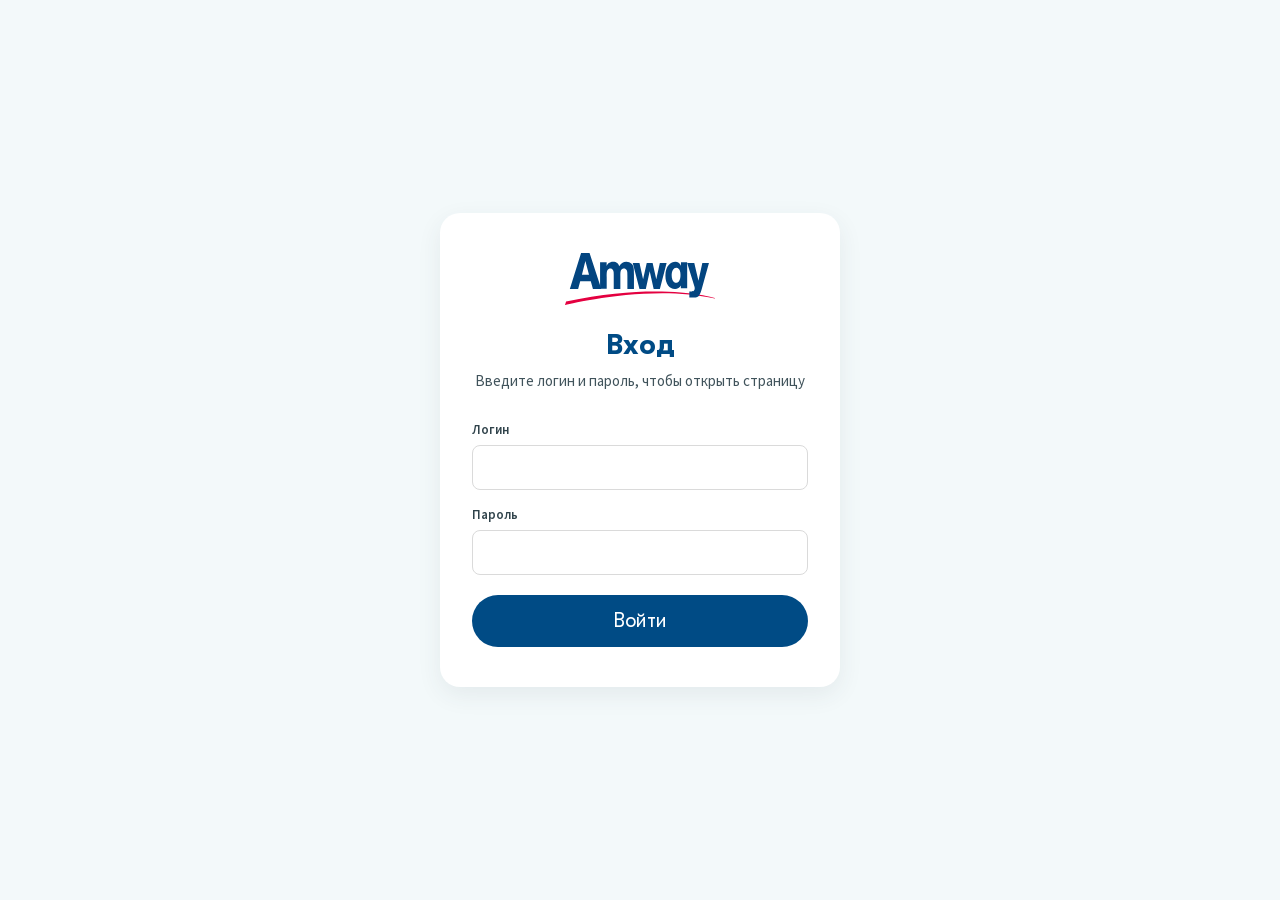
==== commit 5ee7099d: "Close page from indexing, add login gate (amway / AmwayHome2026)" ====
--- a/index.html
+++ b/index.html
@@ -4,12 +4,18 @@
   <meta charset="UTF-8">
   <meta name="viewport" content="width=device-width, initial-scale=1.0">
   <title>Amway Home — Дом, не просто место для жизни</title>
+  <meta name="robots" content="noindex, nofollow">
   <meta name="description" content="Amway Home: экологичные средства для дома, системы очистки воды и воздуха, посуда и техника для кухни.">
   <link rel="stylesheet" href="css/reset.css">
   <link rel="stylesheet" href="css/variables.css">
   <link rel="stylesheet" href="css/common.css">
   <link rel="stylesheet" href="css/home.css">
   <link rel="stylesheet" href="css/home-v2.css">
+  <script>
+    if (sessionStorage.getItem('amway_home_auth') !== '1') {
+      location.replace('login.html');
+    }
+  </script>
 </head>
 <body>
   <header class="header">
@@ -18,7 +24,7 @@
         <button class="header__mobile-toggle" type="button" data-mobile-menu-toggle aria-expanded="false" aria-controls="mobile-menu" aria-label="Открыть меню">
           <span></span>
         </button>
-        <a class="header__logo" href="home.html" aria-label="Amway — на главную">
+        <a class="header__logo" href="index.html" aria-label="Amway — на главную">
           <img src="assets/icons/amway-logo-white.svg" alt="Amway" width="125" height="43">
         </a>
         <form class="header__search" data-search-form role="search">
@@ -81,7 +87,7 @@
               Наши бренды
             </button>
             <div class="header__dropdown" id="brands-menu">
-              <a class="header__dropdown-link" href="home.html" aria-current="page">Amway Home™</a>
+              <a class="header__dropdown-link" href="index.html" aria-current="page">Amway Home™</a>
               <a class="header__dropdown-link" href="artistry.html">Artistry™</a>
               <a class="header__dropdown-link" href="personal-care.html">Personal Care</a>
               <a class="header__dropdown-link" href="nutrilite.html">Nutrilite™</a>
@@ -114,7 +120,7 @@
         </ul>
         <div class="mobile-menu__sub">
           <p class="mobile-menu__sub-title">Наши бренды</p>
-          <a class="mobile-menu__sub-link" href="home.html" aria-current="page">Amway Home™</a>
+          <a class="mobile-menu__sub-link" href="index.html" aria-current="page">Amway Home™</a>
           <a class="mobile-menu__sub-link" href="artistry.html">Artistry™</a>
           <a class="mobile-menu__sub-link" href="personal-care.html">Personal Care</a>
           <a class="mobile-menu__sub-link" href="nutrilite.html">Nutrilite™</a>
@@ -625,7 +631,7 @@
             <ul class="footer__list">
               <li><a class="footer__link" href="nutrilite.html">NUTRILITE™</a></li>
               <li><a class="footer__link" href="artistry.html">Artistry™</a></li>
-              <li><a class="footer__link" href="home.html">Amway Home™</a></li>
+              <li><a class="footer__link" href="index.html">Amway Home™</a></li>
               <li><a class="footer__link" href="personal-care.html">Personal Care</a></li>
               <li><a class="footer__link footer__link--bold" href="#">Подробнее</a></li>
             </ul>
@@ -689,6 +695,7 @@
         <img src="assets/icons/amway-logo-color.svg" alt="Amway" width="70" height="24" loading="lazy">
         <p class="footer__copy">© 2011-2020 Amway Europe. Все права защищены.</p>
         <a class="footer__site-link" href="http://www.amwayglobal.com" target="_blank" rel="noopener">http://www.amwayglobal.com</a>
+        <a class="footer__site-link" href="login.html?logout=1">Выйти</a>
       </div>
     </div>
   </footer>
